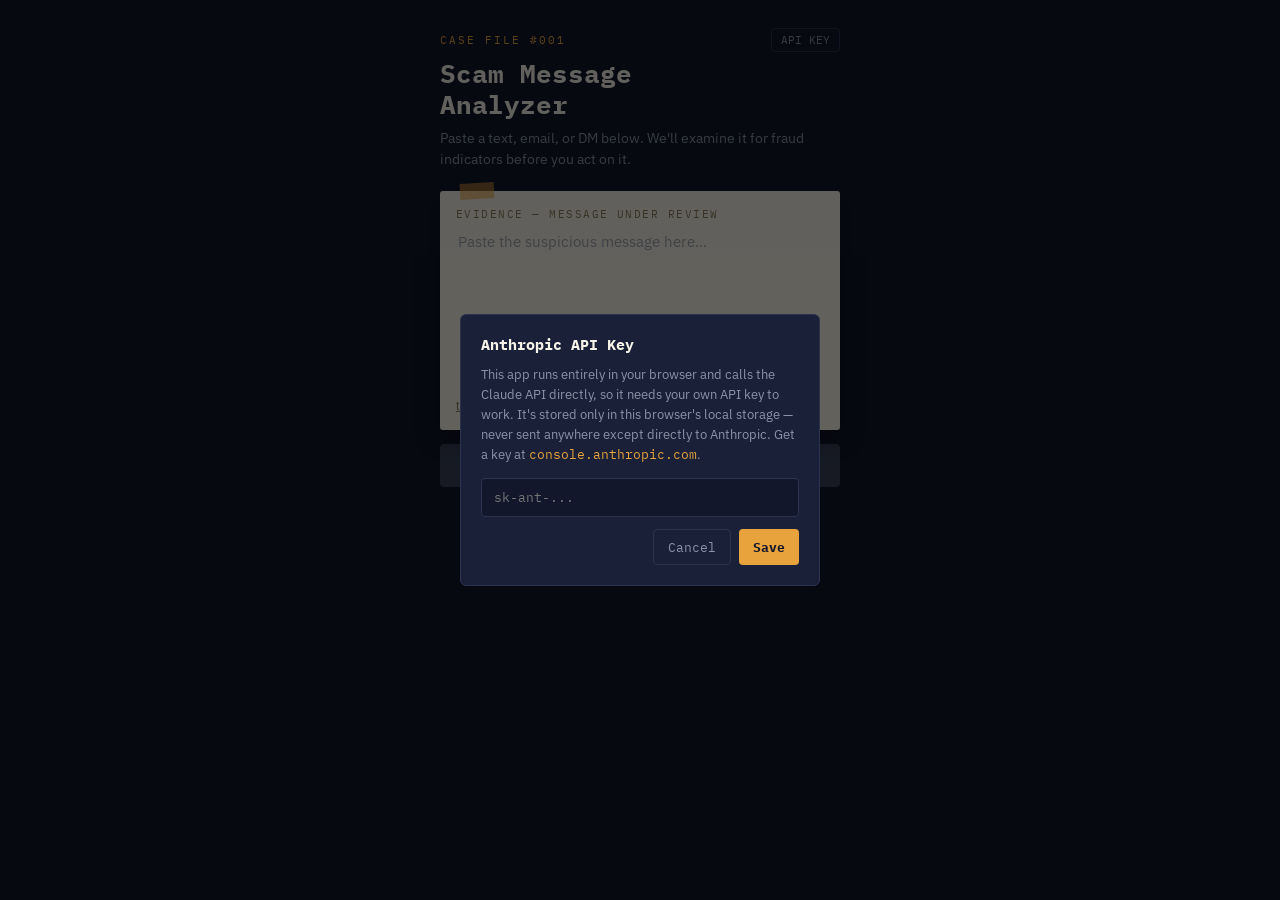
==== index.html @ 83b5d98e "Add files via upload" ====
<!DOCTYPE html>
<html lang="en">
<head>
<meta charset="UTF-8" />
<meta name="viewport" content="width=device-width, initial-scale=1, viewport-fit=cover" />
<title>Scam Message Analyzer</title>
<meta name="theme-color" content="#12172B" />
<link rel="manifest" href="manifest.json" />
<link rel="icon" href="icons/icon-192.png" />
<link rel="apple-touch-icon" href="icons/icon-192.png" />
<meta name="apple-mobile-web-app-capable" content="yes" />
<meta name="apple-mobile-web-app-status-bar-style" content="black-translucent" />
<link rel="preconnect" href="https://fonts.googleapis.com">
<link href="https://fonts.googleapis.com/css2?family=IBM+Plex+Mono:wght@500;600;700&family=IBM+Plex+Sans:wght@400;500;600&display=swap" rel="stylesheet">
<style>
  :root {
    --ink: #12172B;
    --ink-2: #1A2038;
    --ink-3: #232B44;
    --border: #2B3350;
    --paper: #F6F2E7;
    --amber: #E8A33D;
    --red: #C1443C;
    --green: #4E8B67;
    --text-dim: #8A93A8;
  }
  * { box-sizing: border-box; }
  body {
    margin: 0;
    background: var(--ink);
    font-family: 'IBM Plex Sans', -apple-system, BlinkMacSystemFont, sans-serif;
    min-height: 100vh;
    display: flex;
    justify-content: center;
    padding: 28px 16px calc(28px + env(safe-area-inset-bottom));
  }
  .wrap { width: 100%; max-width: 400px; }
  .mono { font-family: 'IBM Plex Mono', monospace; }
  .eyebrow {
    font-family: 'IBM Plex Mono', monospace;
    font-size: 11px;
    letter-spacing: 0.18em;
    color: var(--amber);
    margin-bottom: 6px;
    display: flex;
    justify-content: space-between;
    align-items: center;
  }
  h1 {
    font-family: 'IBM Plex Mono', monospace;
    font-size: 26px;
    font-weight: 700;
    color: var(--paper);
    margin: 0;
    line-height: 1.2;
  }
  .subtitle { color: var(--text-dim); font-size: 13.5px; margin-top: 8px; line-height: 1.5; }
  .settings-btn {
    background: none; border: 1px solid var(--border); color: var(--text-dim);
    border-radius: 4px; padding: 4px 9px; font-size: 11px; font-family: 'IBM Plex Mono', monospace;
    cursor: pointer;
  }
  .card {
    background: var(--paper);
    border-radius: 3px;
    padding: 16px;
    box-shadow: 0 8px 24px rgba(0,0,0,0.35);
    position: relative;
    margin-top: 22px;
  }
  .tape {
    position: absolute; top: -8px; left: 20px; width: 34px; height: 16px;
    background: rgba(232,163,61,0.55); transform: rotate(-3deg);
  }
  .card-label {
    font-family: 'IBM Plex Mono', monospace; font-size: 10.5px; letter-spacing: 0.14em;
    color: #8A7B5C; margin-bottom: 8px;
  }
  textarea {
    width: 100%; resize: none; border: none; outline: none; background: transparent;
    color: #2A2620; font-size: 14.5px; line-height: 1.55; font-family: 'IBM Plex Sans', sans-serif;
  }
  textarea::placeholder { color: #9CA3AF; }
  .sample-btn {
    background: none; border: none; color: #8A7B5C; font-size: 12px; text-decoration: underline;
    cursor: pointer; padding: 0;
  }
  .actions { display: flex; gap: 10px; margin-top: 14px; }
  button.primary {
    flex: 1; border: none; border-radius: 4px; padding: 13px 16px;
    font-family: 'IBM Plex Mono', monospace; font-weight: 700; font-size: 13px; letter-spacing: 0.06em;
    cursor: pointer; background: var(--amber); color: var(--ink);
  }
  button.primary:disabled { background: #3A4258; color: var(--text-dim); cursor: default; }
  button.ghost {
    background: none; border: 1px solid var(--border); color: var(--text-dim);
    border-radius: 4px; padding: 13px 16px; font-family: 'IBM Plex Mono', monospace; font-size: 13px;
    cursor: pointer; display: none;
  }
  .error-msg { color: var(--red); font-size: 13px; margin-top: 10px; display: none; }
  .results { margin-top: 26px; display: none; }
  .stamp {
    display: inline-block; border: 3px solid var(--amber); color: var(--amber);
    font-family: 'IBM Plex Mono', monospace; font-weight: 700; font-size: 17px; letter-spacing: 0.08em;
    padding: 8px 16px; border-radius: 4px; transform: rotate(-4deg); margin-bottom: 16px;
  }
  .score-row { display: flex; justify-content: space-between; font-family: 'IBM Plex Mono', monospace; font-size: 11px; color: var(--text-dim); margin-bottom: 6px; }
  .score-track { height: 6px; background: var(--ink-3); border-radius: 3px; overflow: hidden; }
  .score-fill { height: 100%; transition: width 0.6s ease; }
  .summary { color: var(--paper); font-size: 14.5px; line-height: 1.6; margin: 18px 0; }
  .flags-label { font-family: 'IBM Plex Mono', monospace; font-size: 11px; letter-spacing: 0.14em; color: var(--text-dim); margin-bottom: 10px; }
  .flag-card {
    background: var(--ink-2); border: 1px solid var(--border); border-radius: 3px; padding: 10px 12px; margin-bottom: 8px;
  }
  .flag-title { font-family: 'IBM Plex Mono', monospace; font-size: 12.5px; font-weight: 600; color: var(--paper); margin-bottom: 3px; }
  .flag-expl { color: var(--text-dim); font-size: 12.5px; line-height: 1.5; }
  .advice-box {
    background: rgba(232,163,61,0.08); border: 1px solid rgba(232,163,61,0.3); border-radius: 4px; padding: 14px; margin-top: 4px;
  }
  .advice-label { font-family: 'IBM Plex Mono', monospace; font-size: 11px; letter-spacing: 0.1em; color: var(--amber); margin-bottom: 6px; }
  .advice-text { color: var(--paper); font-size: 13.5px; line-height: 1.55; }

  /* Settings modal */
  .modal-overlay {
    display: none; position: fixed; inset: 0; background: rgba(0,0,0,0.6);
    align-items: center; justify-content: center; padding: 20px; z-index: 50;
  }
  .modal {
    background: var(--ink-2); border: 1px solid var(--border); border-radius: 6px; padding: 20px; max-width: 360px; width: 100%;
  }
  .modal h2 { font-family: 'IBM Plex Mono', monospace; color: var(--paper); font-size: 15px; margin: 0 0 10px; }
  .modal p { color: var(--text-dim); font-size: 12.5px; line-height: 1.6; margin: 0 0 14px; }
  .modal input {
    width: 100%; padding: 10px 12px; border-radius: 4px; border: 1px solid var(--border);
    background: var(--ink); color: var(--paper); font-family: 'IBM Plex Mono', monospace; font-size: 13px; margin-bottom: 12px;
  }
  .modal-actions { display: flex; gap: 8px; justify-content: flex-end; }
  .modal-actions button { font-family: 'IBM Plex Mono', monospace; font-size: 12.5px; border-radius: 4px; padding: 9px 14px; cursor: pointer; border: none; }
  .modal-actions .save { background: var(--amber); color: var(--ink); font-weight: 700; }
  .modal-actions .cancel { background: none; border: 1px solid var(--border); color: var(--text-dim); }

  #installBtn {
    display: none; width: 100%; margin-top: 12px; background: none; border: 1px dashed var(--border);
    color: var(--amber); border-radius: 4px; padding: 10px; font-family: 'IBM Plex Mono', monospace; font-size: 12px; cursor: pointer;
  }

  @keyframes stampIn { 0% { transform: rotate(-8deg) scale(1.4); opacity:0; } 60% { transform: rotate(-4deg) scale(0.95); opacity:1; } 100% { transform: rotate(-4deg) scale(1); opacity:1; } }
  .stamp-in { animation: stampIn 0.35s cubic-bezier(.2,1.4,.4,1) both; }
  @keyframes fadeIn { from { opacity:0; transform: translateY(6px);} to {opacity:1; transform:translateY(0);} }
  .fade-in { animation: fadeIn 0.4s ease both; }
</style>
</head>
<body>
  <div class="wrap">
    <div class="eyebrow">
      <span>CASE FILE #<span id="caseNo">001</span></span>
      <button class="settings-btn mono" id="settingsBtn">API KEY</button>
    </div>
    <h1>Scam Message<br />Analyzer</h1>
    <p class="subtitle">Paste a text, email, or DM below. We'll examine it for fraud indicators before you act on it.</p>

    <div class="card">
      <div class="tape"></div>
      <div class="card-label">EVIDENCE — MESSAGE UNDER REVIEW</div>
      <textarea id="messageInput" rows="7" placeholder="Paste the suspicious message here..."></textarea>
      <button class="sample-btn" id="sampleBtn">try a sample message</button>
    </div>

    <div class="actions">
      <button class="primary" id="analyzeBtn" disabled>ANALYZE MESSAGE</button>
      <button class="ghost" id="newBtn">NEW</button>
    </div>
    <p class="error-msg" id="errorMsg">Couldn't complete the analysis. Please try again.</p>

    <button id="installBtn">⬇ INSTALL THIS APP TO YOUR HOME SCREEN</button>

    <div class="results" id="results">
      <div class="stamp stamp-in" id="stamp">SAFE</div>
      <div style="margin-bottom:18px;">
        <div class="score-row"><span>RISK SCORE</span><span id="scoreText" style="font-weight:700;">0/100</span></div>
        <div class="score-track"><div class="score-fill" id="scoreFill" style="width:0%;"></div></div>
      </div>
      <p class="summary" id="summaryText"></p>
      <div id="flagsSection" style="margin-bottom:20px;">
        <div class="flags-label" id="flagsLabel">FLAGGED INDICATORS</div>
        <div id="flagsList"></div>
      </div>
      <div class="advice-box">
        <div class="advice-label">WHAT TO DO NEXT</div>
        <div class="advice-text" id="adviceText"></div>
      </div>
    </div>
  </div>

  <!-- Settings modal -->
  <div class="modal-overlay" id="modalOverlay">
    <div class="modal">
      <h2>Anthropic API Key</h2>
      <p>
        This app runs entirely in your browser and calls the Claude API directly, so it needs
        your own API key to work. It's stored only in this browser's local storage — never sent
        anywhere except directly to Anthropic. Get a key at
        <span class="mono" style="color:#E8A33D;">console.anthropic.com</span>.
      </p>
      <input type="password" id="apiKeyInput" placeholder="sk-ant-..." />
      <div class="modal-actions">
        <button class="cancel" id="cancelBtn">Cancel</button>
        <button class="save" id="saveKeyBtn">Save</button>
      </div>
    </div>
  </div>

<script>
  const RISK_META = {
    safe: { label: "LOOKS SAFE", color: "#4E8B67", },
    suspicious: { label: "SUSPICIOUS", color: "#E8A33D" },
    scam: { label: "SCAM DETECTED", color: "#C1443C" },
  };
  const SAMPLE = "Dear Customer, your ICICI a/c will be BLOCKED today. Update your KYC immediately by clicking http://icici-kyc-verify.in within 2 hours to avoid suspension. -Bank Team";

  const messageInput = document.getElementById('messageInput');
  const analyzeBtn = document.getElementById('analyzeBtn');
  const newBtn = document.getElementById('newBtn');
  const sampleBtn = document.getElementById('sampleBtn');
  const errorMsg = document.getElementById('errorMsg');
  const results = document.getElementById('results');
  const caseNoEl = document.getElementById('caseNo');
  let caseNo = 1;

  messageInput.addEventListener('input', () => {
    analyzeBtn.disabled = !messageInput.value.trim();
  });

  sampleBtn.addEventListener('click', () => {
    messageInput.value = SAMPLE;
    analyzeBtn.disabled = false;
  });

  newBtn.addEventListener('click', () => {
    messageInput.value = '';
    analyzeBtn.disabled = true;
    results.style.display = 'none';
    newBtn.style.display = 'none';
    errorMsg.style.display = 'none';
    caseNo += 1;
    caseNoEl.textContent = String(caseNo).padStart(3, '0');
  });

  // Settings modal
  const settingsBtn = document.getElementById('settingsBtn');
  const modalOverlay = document.getElementById('modalOverlay');
  const apiKeyInput = document.getElementById('apiKeyInput');
  const saveKeyBtn = document.getElementById('saveKeyBtn');
  const cancelBtn = document.getElementById('cancelBtn');

  function openModal() {
    apiKeyInput.value = localStorage.getItem('anthropic_api_key') || '';
    modalOverlay.style.display = 'flex';
  }
  settingsBtn.addEventListener('click', openModal);
  cancelBtn.addEventListener('click', () => modalOverlay.style.display = 'none');
  saveKeyBtn.addEventListener('click', () => {
    localStorage.setItem('anthropic_api_key', apiKeyInput.value.trim());
    modalOverlay.style.display = 'none';
  });

  if (!localStorage.getItem('anthropic_api_key')) {
    setTimeout(openModal, 300);
  }

  analyzeBtn.addEventListener('click', async () => {
    const message = messageInput.value.trim();
    if (!message) return;
    const apiKey = localStorage.getItem('anthropic_api_key');
    if (!apiKey) { openModal(); return; }

    analyzeBtn.disabled = true;
    analyzeBtn.textContent = 'REVIEWING EVIDENCE...';
    errorMsg.style.display = 'none';
    results.style.display = 'none';

    try {
      const response = await fetch('https://api.anthropic.com/v1/messages', {
        method: 'POST',
        headers: {
          'Content-Type': 'application/json',
          'x-api-key': apiKey,
          'anthropic-version': '2023-06-01',
          'anthropic-dangerous-direct-browser-access': 'true'
        },
        body: JSON.stringify({
          model: 'claude-sonnet-4-6',
          max_tokens: 1000,
          system: "You are a fraud and phishing detection assistant. You will be given a message (SMS, email, WhatsApp, etc). Analyze it for scam or phishing indicators (urgency, threats, fake links/lookalike domains, requests for OTP/PIN/payment, impersonation of banks/govt/companies, grammar tells, prize/lottery bait, romance/job/loan scam patterns, etc). Respond with ONLY a raw JSON object, no markdown fences, no preamble, matching exactly this shape: {\"risk_level\": \"safe\"|\"suspicious\"|\"scam\", \"score\": number (0-100, 0=totally safe, 100=certain scam), \"summary\": string (1-2 plain sentences), \"red_flags\": [{\"flag\": string (short label), \"explanation\": string (1 sentence)}], \"advice\": string (1-2 sentences on what the person should do next)}. If the message has no concerning signals, red_flags can be an empty array.",
          messages: [{ role: 'user', content: message }]
        })
      });
      const data = await response.json();
      if (data.error) throw new Error(data.error.message || 'API error');
      const textBlock = (data.content || []).find(b => b.type === 'text');
      const raw = (textBlock && textBlock.text || '').trim();
      const cleaned = raw.replace(/^```json\s*|```$/g, '').trim();
      const parsed = JSON.parse(cleaned);
      renderResult(parsed);
    } catch (err) {
      errorMsg.style.display = 'block';
      errorMsg.textContent = err.message && err.message.includes('401')
        ? "Invalid API key — check it in settings."
        : "Couldn't complete the analysis. Please try again.";
    } finally {
      analyzeBtn.disabled = !messageInput.value.trim();
      analyzeBtn.textContent = 'ANALYZE MESSAGE';
      newBtn.style.display = 'inline-block';
    }
  });

  function renderResult(result) {
    const meta = RISK_META[result.risk_level] || RISK_META.suspicious;
    const stamp = document.getElementById('stamp');
    stamp.textContent = meta.label;
    stamp.style.borderColor = meta.color;
    stamp.style.color = meta.color;
    stamp.style.boxShadow = `0 0 0 4px ${meta.color}59`;

    document.getElementById('scoreText').textContent = `${result.score}/100`;
    document.getElementById('scoreText').style.color = meta.color;
    const fill = document.getElementById('scoreFill');
    fill.style.background = meta.color;
    setTimeout(() => fill.style.width = `${result.score}%`, 30);

    document.getElementById('summaryText').textContent = result.summary || '';
    document.getElementById('adviceText').textContent = result.advice || '';

    const flagsList = document.getElementById('flagsList');
    const flagsSection = document.getElementById('flagsSection');
    flagsList.innerHTML = '';
    const flags = result.red_flags || [];
    if (flags.length === 0) {
      flagsSection.style.display = 'none';
    } else {
      flagsSection.style.display = 'block';
      document.getElementById('flagsLabel').textContent = `FLAGGED INDICATORS (${flags.length})`;
      flags.forEach(f => {
        const div = document.createElement('div');
        div.className = 'flag-card';
        div.style.borderLeft = `3px solid ${meta.color}`;
        div.innerHTML = `<div class="flag-title">${escapeHtml(f.flag)}</div><div class="flag-expl">${escapeHtml(f.explanation)}</div>`;
        flagsList.appendChild(div);
      });
    }
    results.style.display = 'block';
  }

  function escapeHtml(str) {
    const div = document.createElement('div');
    div.textContent = str;
    return div.innerHTML;
  }

  // PWA install prompt
  let deferredPrompt;
  const installBtn = document.getElementById('installBtn');
  window.addEventListener('beforeinstallprompt', (e) => {
    e.preventDefault();
    deferredPrompt = e;
    installBtn.style.display = 'block';
  });
  installBtn.addEventListener('click', async () => {
    if (!deferredPrompt) return;
    deferredPrompt.prompt();
    await deferredPrompt.userChoice;
    deferredPrompt = null;
    installBtn.style.display = 'none';
  });
  window.addEventListener('appinstalled', () => {
    installBtn.style.display = 'none';
  });

  // Register service worker
  if ('serviceWorker' in navigator) {
    window.addEventListener('load', () => {
      navigator.serviceWorker.register('service-worker.js').catch(() => {});
    });
  }
</script>
</body>
</html>
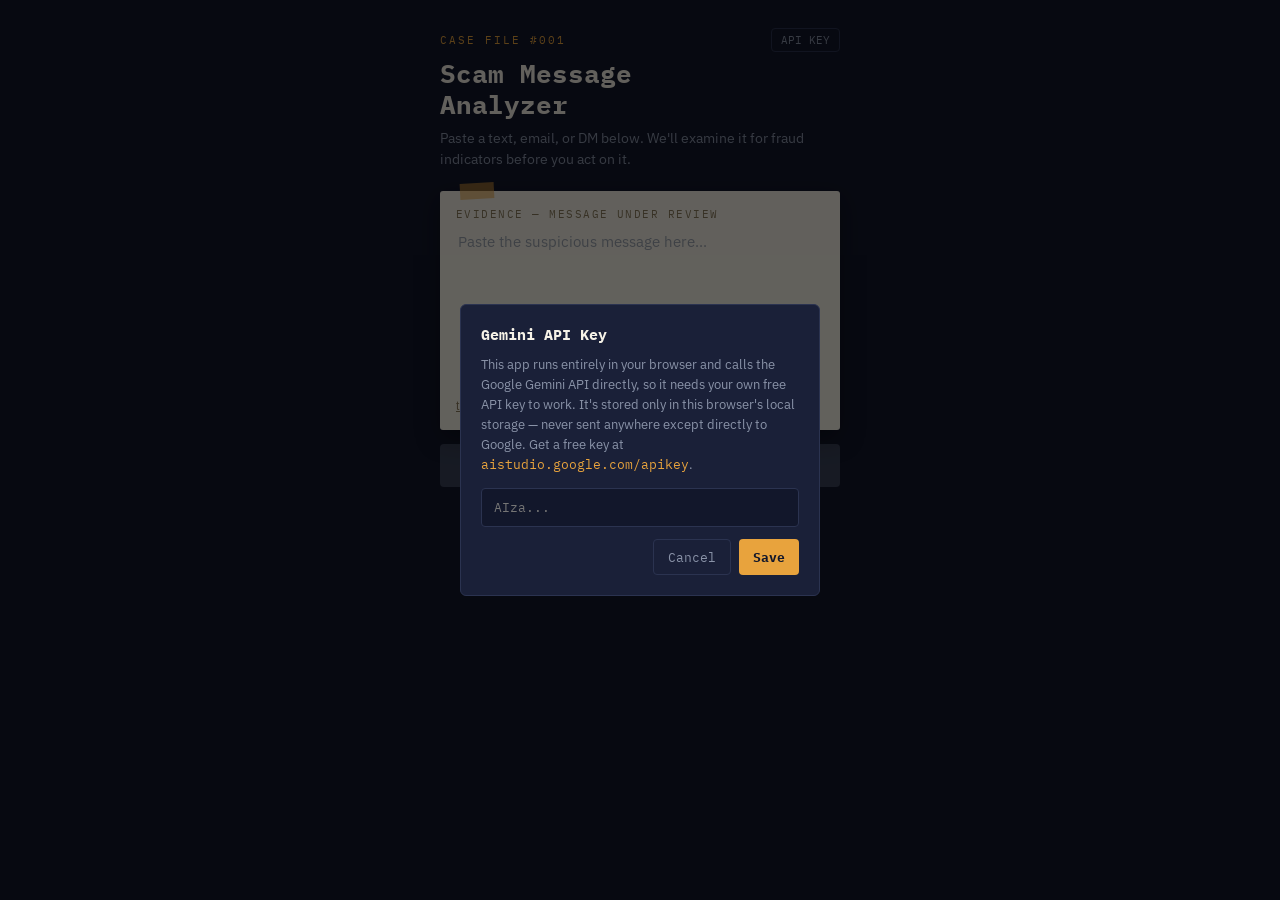
==== commit 7a410d81: "Update index.html" ====
--- a/index.html
+++ b/index.html
@@ -195,14 +195,14 @@
   <!-- Settings modal -->
   <div class="modal-overlay" id="modalOverlay">
     <div class="modal">
-      <h2>Anthropic API Key</h2>
+      <h2>Gemini API Key</h2>
       <p>
-        This app runs entirely in your browser and calls the Claude API directly, so it needs
-        your own API key to work. It's stored only in this browser's local storage — never sent
-        anywhere except directly to Anthropic. Get a key at
-        <span class="mono" style="color:#E8A33D;">console.anthropic.com</span>.
+        This app runs entirely in your browser and calls the Google Gemini API directly, so it
+        needs your own free API key to work. It's stored only in this browser's local storage —
+        never sent anywhere except directly to Google. Get a free key at
+        <span class="mono" style="color:#E8A33D;">aistudio.google.com/apikey</span>.
       </p>
-      <input type="password" id="apiKeyInput" placeholder="sk-ant-..." />
+      <input type="password" id="apiKeyInput" placeholder="AIza..." />
       <div class="modal-actions">
         <button class="cancel" id="cancelBtn">Cancel</button>
         <button class="save" id="saveKeyBtn">Save</button>
@@ -254,24 +254,24 @@
   const cancelBtn = document.getElementById('cancelBtn');
 
   function openModal() {
-    apiKeyInput.value = localStorage.getItem('anthropic_api_key') || '';
+    apiKeyInput.value = localStorage.getItem('gemini_api_key') || '';
     modalOverlay.style.display = 'flex';
   }
   settingsBtn.addEventListener('click', openModal);
   cancelBtn.addEventListener('click', () => modalOverlay.style.display = 'none');
   saveKeyBtn.addEventListener('click', () => {
-    localStorage.setItem('anthropic_api_key', apiKeyInput.value.trim());
+    localStorage.setItem('gemini_api_key', apiKeyInput.value.trim());
     modalOverlay.style.display = 'none';
   });
 
-  if (!localStorage.getItem('anthropic_api_key')) {
+  if (!localStorage.getItem('gemini_api_key')) {
     setTimeout(openModal, 300);
   }
 
   analyzeBtn.addEventListener('click', async () => {
     const message = messageInput.value.trim();
     if (!message) return;
-    const apiKey = localStorage.getItem('anthropic_api_key');
+    const apiKey = localStorage.getItem('gemini_api_key');
     if (!apiKey) { openModal(); return; }
 
     analyzeBtn.disabled = true;
@@ -280,31 +280,29 @@
     results.style.display = 'none';
 
     try {
-      const response = await fetch('https://api.anthropic.com/v1/messages', {
-        method: 'POST',
-        headers: {
-          'Content-Type': 'application/json',
-          'x-api-key': apiKey,
-          'anthropic-version': '2023-06-01',
-          'anthropic-dangerous-direct-browser-access': 'true'
-        },
-        body: JSON.stringify({
-          model: 'claude-sonnet-4-6',
-          max_tokens: 1000,
-          system: "You are a fraud and phishing detection assistant. You will be given a message (SMS, email, WhatsApp, etc). Analyze it for scam or phishing indicators (urgency, threats, fake links/lookalike domains, requests for OTP/PIN/payment, impersonation of banks/govt/companies, grammar tells, prize/lottery bait, romance/job/loan scam patterns, etc). Respond with ONLY a raw JSON object, no markdown fences, no preamble, matching exactly this shape: {\"risk_level\": \"safe\"|\"suspicious\"|\"scam\", \"score\": number (0-100, 0=totally safe, 100=certain scam), \"summary\": string (1-2 plain sentences), \"red_flags\": [{\"flag\": string (short label), \"explanation\": string (1 sentence)}], \"advice\": string (1-2 sentences on what the person should do next)}. If the message has no concerning signals, red_flags can be an empty array.",
-          messages: [{ role: 'user', content: message }]
-        })
-      });
+      const systemPrompt = "You are a fraud and phishing detection assistant. You will be given a message (SMS, email, WhatsApp, etc). Analyze it for scam or phishing indicators (urgency, threats, fake links/lookalike domains, requests for OTP/PIN/payment, impersonation of banks/govt/companies, grammar tells, prize/lottery bait, romance/job/loan scam patterns, etc). Respond with ONLY a raw JSON object, no markdown fences, no preamble, matching exactly this shape: {\"risk_level\": \"safe\"|\"suspicious\"|\"scam\", \"score\": number (0-100, 0=totally safe, 100=certain scam), \"summary\": string (1-2 plain sentences), \"red_flags\": [{\"flag\": string (short label), \"explanation\": string (1 sentence)}], \"advice\": string (1-2 sentences on what the person should do next)}. If the message has no concerning signals, red_flags can be an empty array.";
+
+      const response = await fetch(
+        `https://generativelanguage.googleapis.com/v1beta/models/gemini-2.5-flash:generateContent?key=${encodeURIComponent(apiKey)}`,
+        {
+          method: 'POST',
+          headers: { 'Content-Type': 'application/json' },
+          body: JSON.stringify({
+            system_instruction: { parts: [{ text: systemPrompt }] },
+            contents: [{ role: 'user', parts: [{ text: message }] }],
+            generationConfig: { responseMimeType: 'application/json' }
+          })
+        }
+      );
       const data = await response.json();
       if (data.error) throw new Error(data.error.message || 'API error');
-      const textBlock = (data.content || []).find(b => b.type === 'text');
-      const raw = (textBlock && textBlock.text || '').trim();
+      const raw = (data.candidates?.[0]?.content?.parts?.[0]?.text || '').trim();
       const cleaned = raw.replace(/^```json\s*|```$/g, '').trim();
       const parsed = JSON.parse(cleaned);
       renderResult(parsed);
     } catch (err) {
       errorMsg.style.display = 'block';
-      errorMsg.textContent = err.message && err.message.includes('401')
+      errorMsg.textContent = (err.message && (err.message.includes('API_KEY_INVALID') || err.message.includes('API key not valid')))
         ? "Invalid API key — check it in settings."
         : "Couldn't complete the analysis. Please try again.";
     } finally {
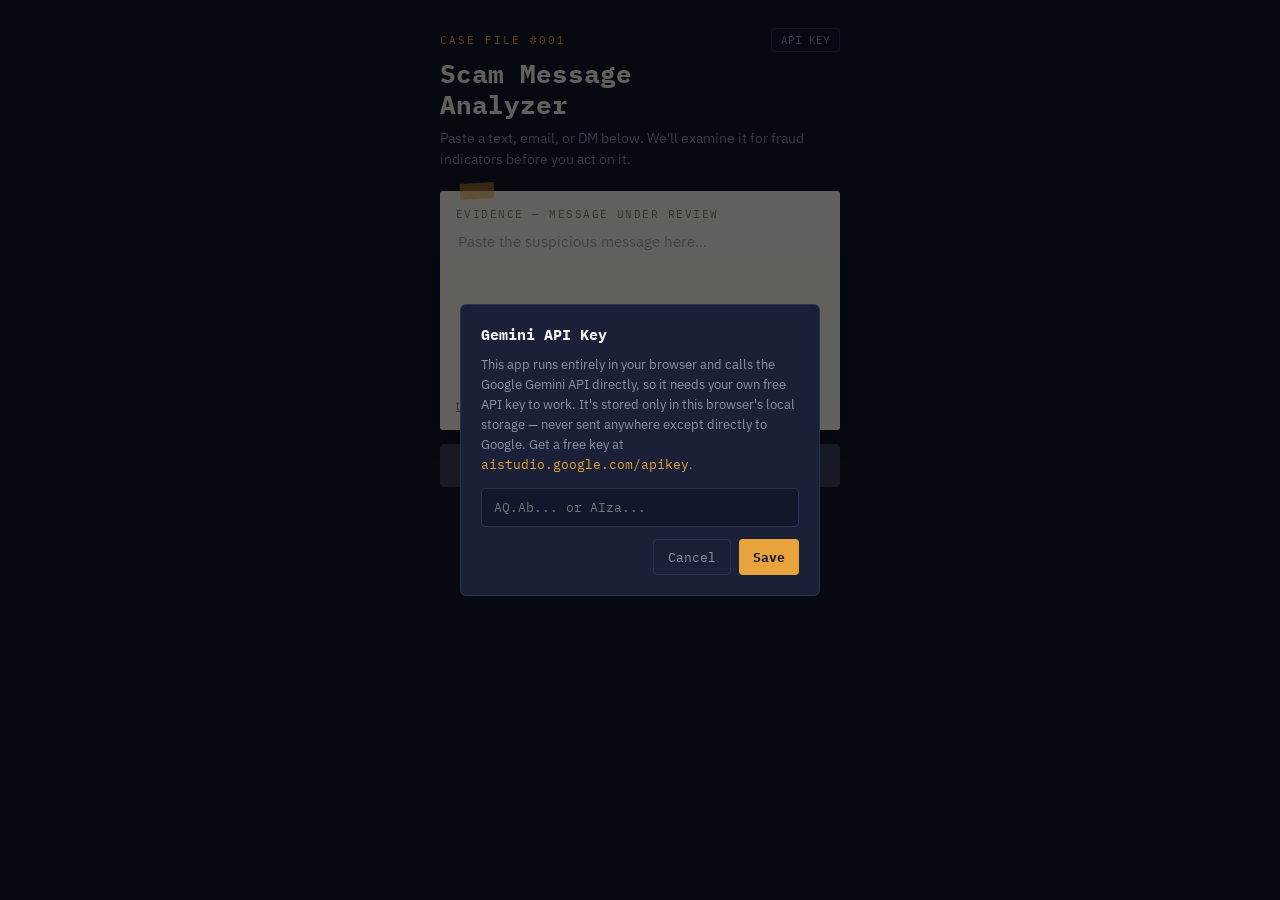
==== commit f48ce7ce: "Update index.html" ====
--- a/index.html
+++ b/index.html
@@ -202,7 +202,7 @@
         never sent anywhere except directly to Google. Get a free key at
         <span class="mono" style="color:#E8A33D;">aistudio.google.com/apikey</span>.
       </p>
-      <input type="password" id="apiKeyInput" placeholder="AIza..." />
+      <input type="password" id="apiKeyInput" placeholder="AQ.Ab... or AIza..." />
       <div class="modal-actions">
         <button class="cancel" id="cancelBtn">Cancel</button>
         <button class="save" id="saveKeyBtn">Save</button>
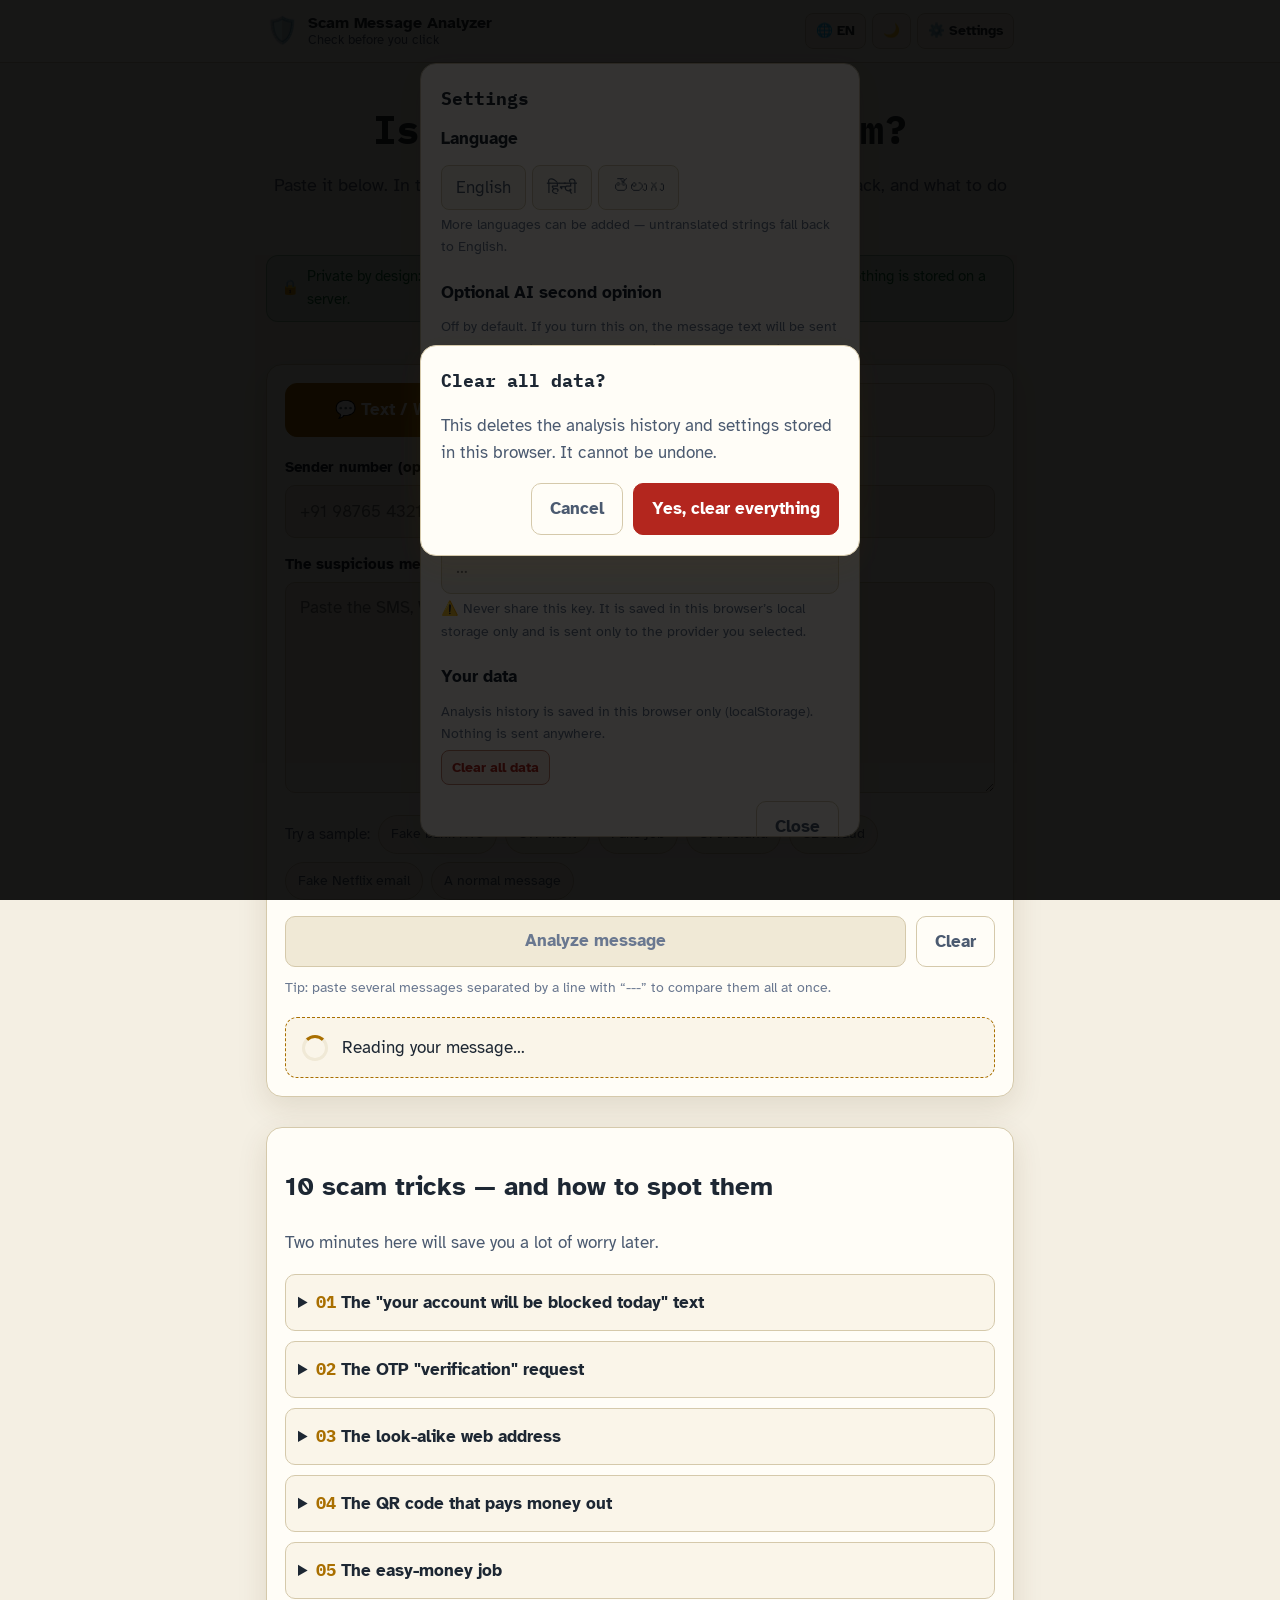
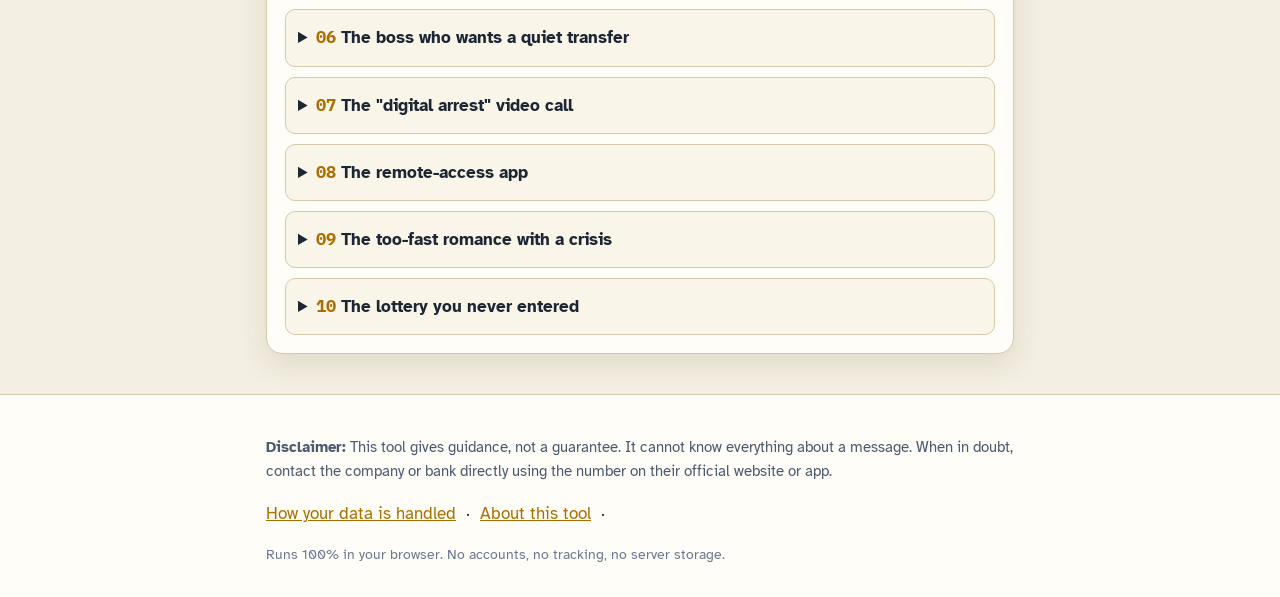
==== commit 7e9590bf: "Upgrade: email and message analyzer, risk dashboard, attack types" ====
--- a/index.html
+++ b/index.html
@@ -3,383 +3,292 @@
 <head>
 <meta charset="UTF-8" />
 <meta name="viewport" content="width=device-width, initial-scale=1, viewport-fit=cover" />
-<title>Scam Message Analyzer</title>
-<meta name="theme-color" content="#12172B" />
+<title>Scam Message Analyzer — check a suspicious message before you act</title>
+<meta name="description" content="Paste a suspicious email, SMS or WhatsApp message and instantly see whether it is a scam, how risky it is, which attack it is, and exactly what to do next. Runs entirely in your browser." />
+<meta name="theme-color" content="#10182c" />
 <link rel="manifest" href="manifest.json" />
 <link rel="icon" href="icons/icon-192.png" />
 <link rel="apple-touch-icon" href="icons/icon-192.png" />
 <meta name="apple-mobile-web-app-capable" content="yes" />
 <meta name="apple-mobile-web-app-status-bar-style" content="black-translucent" />
 <link rel="preconnect" href="https://fonts.googleapis.com">
-<link href="https://fonts.googleapis.com/css2?family=IBM+Plex+Mono:wght@500;600;700&family=IBM+Plex+Sans:wght@400;500;600&display=swap" rel="stylesheet">
-<style>
-  :root {
-    --ink: #12172B;
-    --ink-2: #1A2038;
-    --ink-3: #232B44;
-    --border: #2B3350;
-    --paper: #F6F2E7;
-    --amber: #E8A33D;
-    --red: #C1443C;
-    --green: #4E8B67;
-    --text-dim: #8A93A8;
-  }
-  * { box-sizing: border-box; }
-  body {
-    margin: 0;
-    background: var(--ink);
-    font-family: 'IBM Plex Sans', -apple-system, BlinkMacSystemFont, sans-serif;
-    min-height: 100vh;
-    display: flex;
-    justify-content: center;
-    padding: 28px 16px calc(28px + env(safe-area-inset-bottom));
-  }
-  .wrap { width: 100%; max-width: 400px; }
-  .mono { font-family: 'IBM Plex Mono', monospace; }
-  .eyebrow {
-    font-family: 'IBM Plex Mono', monospace;
-    font-size: 11px;
-    letter-spacing: 0.18em;
-    color: var(--amber);
-    margin-bottom: 6px;
-    display: flex;
-    justify-content: space-between;
-    align-items: center;
-  }
-  h1 {
-    font-family: 'IBM Plex Mono', monospace;
-    font-size: 26px;
-    font-weight: 700;
-    color: var(--paper);
-    margin: 0;
-    line-height: 1.2;
-  }
-  .subtitle { color: var(--text-dim); font-size: 13.5px; margin-top: 8px; line-height: 1.5; }
-  .settings-btn {
-    background: none; border: 1px solid var(--border); color: var(--text-dim);
-    border-radius: 4px; padding: 4px 9px; font-size: 11px; font-family: 'IBM Plex Mono', monospace;
-    cursor: pointer;
-  }
-  .card {
-    background: var(--paper);
-    border-radius: 3px;
-    padding: 16px;
-    box-shadow: 0 8px 24px rgba(0,0,0,0.35);
-    position: relative;
-    margin-top: 22px;
-  }
-  .tape {
-    position: absolute; top: -8px; left: 20px; width: 34px; height: 16px;
-    background: rgba(232,163,61,0.55); transform: rotate(-3deg);
-  }
-  .card-label {
-    font-family: 'IBM Plex Mono', monospace; font-size: 10.5px; letter-spacing: 0.14em;
-    color: #8A7B5C; margin-bottom: 8px;
-  }
-  textarea {
-    width: 100%; resize: none; border: none; outline: none; background: transparent;
-    color: #2A2620; font-size: 14.5px; line-height: 1.55; font-family: 'IBM Plex Sans', sans-serif;
-  }
-  textarea::placeholder { color: #9CA3AF; }
-  .sample-btn {
-    background: none; border: none; color: #8A7B5C; font-size: 12px; text-decoration: underline;
-    cursor: pointer; padding: 0;
-  }
-  .actions { display: flex; gap: 10px; margin-top: 14px; }
-  button.primary {
-    flex: 1; border: none; border-radius: 4px; padding: 13px 16px;
-    font-family: 'IBM Plex Mono', monospace; font-weight: 700; font-size: 13px; letter-spacing: 0.06em;
-    cursor: pointer; background: var(--amber); color: var(--ink);
-  }
-  button.primary:disabled { background: #3A4258; color: var(--text-dim); cursor: default; }
-  button.ghost {
-    background: none; border: 1px solid var(--border); color: var(--text-dim);
-    border-radius: 4px; padding: 13px 16px; font-family: 'IBM Plex Mono', monospace; font-size: 13px;
-    cursor: pointer; display: none;
-  }
-  .error-msg { color: var(--red); font-size: 13px; margin-top: 10px; display: none; }
-  .results { margin-top: 26px; display: none; }
-  .stamp {
-    display: inline-block; border: 3px solid var(--amber); color: var(--amber);
-    font-family: 'IBM Plex Mono', monospace; font-weight: 700; font-size: 17px; letter-spacing: 0.08em;
-    padding: 8px 16px; border-radius: 4px; transform: rotate(-4deg); margin-bottom: 16px;
-  }
-  .score-row { display: flex; justify-content: space-between; font-family: 'IBM Plex Mono', monospace; font-size: 11px; color: var(--text-dim); margin-bottom: 6px; }
-  .score-track { height: 6px; background: var(--ink-3); border-radius: 3px; overflow: hidden; }
-  .score-fill { height: 100%; transition: width 0.6s ease; }
-  .summary { color: var(--paper); font-size: 14.5px; line-height: 1.6; margin: 18px 0; }
-  .flags-label { font-family: 'IBM Plex Mono', monospace; font-size: 11px; letter-spacing: 0.14em; color: var(--text-dim); margin-bottom: 10px; }
-  .flag-card {
-    background: var(--ink-2); border: 1px solid var(--border); border-radius: 3px; padding: 10px 12px; margin-bottom: 8px;
-  }
-  .flag-title { font-family: 'IBM Plex Mono', monospace; font-size: 12.5px; font-weight: 600; color: var(--paper); margin-bottom: 3px; }
-  .flag-expl { color: var(--text-dim); font-size: 12.5px; line-height: 1.5; }
-  .advice-box {
-    background: rgba(232,163,61,0.08); border: 1px solid rgba(232,163,61,0.3); border-radius: 4px; padding: 14px; margin-top: 4px;
-  }
-  .advice-label { font-family: 'IBM Plex Mono', monospace; font-size: 11px; letter-spacing: 0.1em; color: var(--amber); margin-bottom: 6px; }
-  .advice-text { color: var(--paper); font-size: 13.5px; line-height: 1.55; }
-
-  /* Settings modal */
-  .modal-overlay {
-    display: none; position: fixed; inset: 0; background: rgba(0,0,0,0.6);
-    align-items: center; justify-content: center; padding: 20px; z-index: 50;
-  }
-  .modal {
-    background: var(--ink-2); border: 1px solid var(--border); border-radius: 6px; padding: 20px; max-width: 360px; width: 100%;
-  }
-  .modal h2 { font-family: 'IBM Plex Mono', monospace; color: var(--paper); font-size: 15px; margin: 0 0 10px; }
-  .modal p { color: var(--text-dim); font-size: 12.5px; line-height: 1.6; margin: 0 0 14px; }
-  .modal input {
-    width: 100%; padding: 10px 12px; border-radius: 4px; border: 1px solid var(--border);
-    background: var(--ink); color: var(--paper); font-family: 'IBM Plex Mono', monospace; font-size: 13px; margin-bottom: 12px;
-  }
-  .modal-actions { display: flex; gap: 8px; justify-content: flex-end; }
-  .modal-actions button { font-family: 'IBM Plex Mono', monospace; font-size: 12.5px; border-radius: 4px; padding: 9px 14px; cursor: pointer; border: none; }
-  .modal-actions .save { background: var(--amber); color: var(--ink); font-weight: 700; }
-  .modal-actions .cancel { background: none; border: 1px solid var(--border); color: var(--text-dim); }
-
-  #installBtn {
-    display: none; width: 100%; margin-top: 12px; background: none; border: 1px dashed var(--border);
-    color: var(--amber); border-radius: 4px; padding: 10px; font-family: 'IBM Plex Mono', monospace; font-size: 12px; cursor: pointer;
-  }
-
-  @keyframes stampIn { 0% { transform: rotate(-8deg) scale(1.4); opacity:0; } 60% { transform: rotate(-4deg) scale(0.95); opacity:1; } 100% { transform: rotate(-4deg) scale(1); opacity:1; } }
-  .stamp-in { animation: stampIn 0.35s cubic-bezier(.2,1.4,.4,1) both; }
-  @keyframes fadeIn { from { opacity:0; transform: translateY(6px);} to {opacity:1; transform:translateY(0);} }
-  .fade-in { animation: fadeIn 0.4s ease both; }
-</style>
+<link rel="preconnect" href="https://fonts.gstatic.com" crossorigin>
+<link href="https://fonts.googleapis.com/css2?family=Atkinson+Hyperlegible:ital,wght@0,400;0,700;1,400&family=IBM+Plex+Mono:wght@500;600;700&display=swap" rel="stylesheet">
+<link rel="stylesheet" href="css/styles.css" />
 </head>
 <body>
+<a class="skip-link" href="#main" data-i18n="a11y.skip">Skip to the main content</a>
+
+<header class="site-header">
+  <div class="wrap header-inner">
+    <div class="brand">
+      <span class="brand-mark" aria-hidden="true">🛡️</span>
+      <span class="brand-text">
+        <strong data-i18n="brand.name">Scam Message Analyzer</strong>
+        <span class="brand-sub" data-i18n="brand.tag">Check before you click</span>
+      </span>
+    </div>
+    <div class="header-actions">
+      <button type="button" class="btn tiny" id="langBtn" aria-label="Change language"><span aria-hidden="true">🌐</span> <span id="langLabel">EN</span></button>
+      <button type="button" class="btn tiny" id="themeBtn" aria-label="Switch between dark and light mode"><span aria-hidden="true" id="themeIcon">☀️</span></button>
+      <button type="button" class="btn tiny" id="settingsBtn" aria-haspopup="dialog"><span aria-hidden="true">⚙️</span> <span data-i18n="nav.settings">Settings</span></button>
+    </div>
+  </div>
+</header>
+
+<main id="main" class="wrap">
+
+  <!-- ─────────────────────────── HERO ─────────────────────────── -->
+  <section class="hero">
+    <h1 data-i18n="hero.title">Is this message a scam?</h1>
+    <p class="promise" data-i18n="hero.promise">Paste it below. In two seconds you will know the risk, the exact type of attack, and what to do next — in plain words.</p>
+    <p class="privacy-note"><span aria-hidden="true">🔒</span> <span data-i18n="hero.privacy">Private by design: your message never leaves this device. Nothing is uploaded and nothing is stored on a server.</span></p>
+  </section>
+
+  <!-- ────────────────────────── ANALYZER ───────────────────────── -->
+  <section class="card analyzer" aria-labelledby="analyzerHeading">
+    <h2 class="sr-only" id="analyzerHeading" data-i18n="analyzer.heading">Message analyzer</h2>
+
+    <div class="tabs" role="tablist" aria-label="Choose analyzer type">
+      <button type="button" class="tab" role="tab" id="tabMessage" aria-controls="panelMessage" aria-selected="true" data-mode="message">
+        <span aria-hidden="true">💬</span> <span data-i18n="tab.message">Text / WhatsApp / Telegram</span>
+      </button>
+      <button type="button" class="tab" role="tab" id="tabEmail" aria-controls="panelEmail" aria-selected="false" tabindex="-1" data-mode="email">
+        <span aria-hidden="true">✉️</span> <span data-i18n="tab.email">Email</span>
+      </button>
+    </div>
+
+    <!-- Message panel -->
+    <div id="panelMessage" role="tabpanel" aria-labelledby="tabMessage" class="tab-panel">
+      <div class="field">
+        <label for="msgPhone" data-i18n="form.phone">Sender number (optional)</label>
+        <input type="text" id="msgPhone" autocomplete="off" inputmode="tel" placeholder="+91 98765 43210" data-i18n-ph="form.phonePh" />
+      </div>
+      <div class="field">
+        <label for="msgText" data-i18n="form.message">The suspicious message</label>
+        <textarea id="msgText" rows="7" class="pastebox"
+          placeholder="Paste the SMS, WhatsApp or Telegram message here…"
+          data-i18n-ph="form.messagePh"></textarea>
+      </div>
+    </div>
+
+    <!-- Email panel -->
+    <div id="panelEmail" role="tabpanel" aria-labelledby="tabEmail" class="tab-panel" hidden>
+      <div class="field-row">
+        <div class="field">
+          <label for="emSender" data-i18n="form.sender">From (sender address)</label>
+          <input type="text" id="emSender" autocomplete="off" placeholder="Support &lt;security@paypa1.com&gt;" />
+        </div>
+        <div class="field">
+          <label for="emReplyTo" data-i18n="form.replyTo">Reply-To (optional)</label>
+          <input type="text" id="emReplyTo" autocomplete="off" placeholder="helpdesk@other-domain.ru" />
+        </div>
+      </div>
+      <div class="field">
+        <label for="emSubject" data-i18n="form.subject">Subject</label>
+        <input type="text" id="emSubject" autocomplete="off" placeholder="Your account will be suspended today"
+          data-i18n-ph="form.subjectPh" />
+      </div>
+      <div class="field">
+        <label for="emBody" data-i18n="form.body">Body</label>
+        <textarea id="emBody" rows="6" class="pastebox"
+          placeholder="Paste the email body here…"
+          data-i18n-ph="form.bodyPh"></textarea>
+      </div>
+      <details class="advanced">
+        <summary data-i18n="form.headersToggle">Show: raw email headers (optional, for SPF / DKIM / DMARC)</summary>
+        <div class="field">
+          <label for="emHeaders" class="sr-only" data-i18n="form.headers">Raw headers</label>
+          <textarea id="emHeaders" rows="4" class="pastebox mono" placeholder="Received-SPF: fail (example.com)&#10;Authentication-Results: mx.example.com; dkim=fail; spf=fail; dmarc=fail"></textarea>
+        </div>
+      </details>
+    </div>
+
+    <!-- Samples -->
+    <div class="samples">
+      <span class="samples-label" data-i18n="form.samples">Try a sample:</span>
+      <button type="button" class="chip" data-sample="kyc" data-i18n="sample.kyc">Fake bank KYC</button>
+      <button type="button" class="chip" data-sample="otp" data-i18n="sample.otp">OTP theft</button>
+      <button type="button" class="chip" data-sample="job" data-i18n="sample.job">Fake job</button>
+      <button type="button" class="chip" data-sample="upi" data-i18n="sample.upi">UPI refund</button>
+      <button type="button" class="chip" data-sample="ceo" data-i18n="sample.ceo">CEO fraud</button>
+      <button type="button" class="chip" data-sample="netflix" data-i18n="sample.netflix">Fake Netflix email</button>
+      <button type="button" class="chip" data-sample="safe" data-i18n="sample.safe">A normal message</button>
+    </div>
+
+    <div class="actions">
+      <button type="button" class="btn primary" id="analyzeBtn" disabled>
+        <span id="analyzeLabel" data-i18n="btn.analyze">Analyze message</span>
+      </button>
+      <button type="button" class="btn ghost" id="clearBtn" data-i18n="btn.clear">Clear</button>
+    </div>
+    <p class="hint" data-i18n="form.batchHint">Tip: paste several messages separated by a line with “---” to compare them all at once.</p>
+
+    <div class="analyzing" id="analyzeState" hidden>
+      <div class="spinner" aria-hidden="true"></div>
+      <p id="analyzeStep" aria-live="polite">Reading your message…</p>
+    </div>
+    <p class="error-msg" id="errorMsg" role="alert" hidden></p>
+  </section>
+
+  <!-- ─────────────────────────── RESULTS ───────────────────────── -->
+  <section id="results" class="results" hidden aria-labelledby="resultsHeading">
+    <h2 class="sr-only" id="resultsHeading" data-i18n="results.heading">Analysis results</h2>
+    <div id="resultsBody"></div>
+  </section>
+
+  <!-- ─────────────────────────── HISTORY ───────────────────────── -->
+  <section id="historySection" class="card section" hidden aria-labelledby="historyHeading">
+    <div class="section-head">
+      <h2 id="historyHeading" data-i18n="history.heading">This session's checks</h2>
+      <button type="button" class="btn tiny danger" id="clearDataBtn" data-i18n="history.clear">Clear all data</button>
+    </div>
+
+    <div class="filters" role="group" aria-label="Filters">
+      <label class="sr-only" for="filterLevel" data-i18n="history.filterLevel">Filter by risk level</label>
+      <select id="filterLevel">
+        <option value="all" data-i18n="history.allLevels">All risk levels</option>
+        <option value="critical" data-i18n="level.critical">Critical</option>
+        <option value="high" data-i18n="level.high">High risk</option>
+        <option value="medium" data-i18n="level.medium">Medium risk</option>
+        <option value="low" data-i18n="level.low">Low risk</option>
+        <option value="safe" data-i18n="level.safe">Safe</option>
+      </select>
+
+      <label class="sr-only" for="filterAttack" data-i18n="history.filterAttack">Filter by attack type</label>
+      <select id="filterAttack"><option value="all" data-i18n="history.allAttacks">All attack types</option></select>
+
+      <label class="sr-only" for="sortOrder" data-i18n="history.sort">Sort</label>
+      <select id="sortOrder">
+        <option value="risk" data-i18n="history.sortRisk">Risk: highest first</option>
+        <option value="newest" data-i18n="history.sortNewest">Newest first</option>
+        <option value="oldest" data-i18n="history.sortOldest">Oldest first</option>
+        <option value="lowest" data-i18n="history.sortLowest">Risk: lowest first</option>
+      </select>
+    </div>
+
+    <ol class="history-list" id="historyList"></ol>
+    <p class="empty" id="historyEmpty" data-i18n="history.empty">Nothing here yet. Analyze a message and it will be saved in this browser only.</p>
+  </section>
+
+  <!-- ──────────────────────────── STATS ────────────────────────── -->
+  <section id="statsSection" class="card section" hidden aria-labelledby="statsHeading">
+    <h2 id="statsHeading" data-i18n="stats.heading">Your session at a glance</h2>
+    <div class="stat-grid" id="statGrid"></div>
+    <div class="charts">
+      <div class="chart-box">
+        <h3 data-i18n="stats.byLevel">Risk levels</h3>
+        <div id="chartLevels" class="bar-chart" role="img" aria-label="Bar chart of results by risk level"></div>
+      </div>
+      <div class="chart-box">
+        <h3 data-i18n="stats.byAttack">Most common attack types</h3>
+        <div id="chartAttacks" class="bar-chart" role="img" aria-label="Bar chart of most common attack types"></div>
+      </div>
+    </div>
+    <div class="chart-box wide">
+      <h3 data-i18n="stats.timeline">Timeline of checks</h3>
+      <div id="chartTimeline" class="timeline-chart" role="img" aria-label="Timeline of checks"></div>
+    </div>
+  </section>
+
+  <!-- ──────────────────────────── LEARN ────────────────────────── -->
+  <section class="card section" aria-labelledby="learnHeading">
+    <h2 id="learnHeading" data-i18n="learn.heading">10 scam tricks — and how to spot them</h2>
+    <p class="section-sub" data-i18n="learn.sub">Two minutes here will save you a lot of worry later.</p>
+    <div class="learn-list" id="learnList"></div>
+  </section>
+
+</main>
+
+<footer class="site-footer">
   <div class="wrap">
-    <div class="eyebrow">
-      <span>CASE FILE #<span id="caseNo">001</span></span>
-      <button class="settings-btn mono" id="settingsBtn">API KEY</button>
-    </div>
-    <h1>Scam Message<br />Analyzer</h1>
-    <p class="subtitle">Paste a text, email, or DM below. We'll examine it for fraud indicators before you act on it.</p>
-
-    <div class="card">
-      <div class="tape"></div>
-      <div class="card-label">EVIDENCE — MESSAGE UNDER REVIEW</div>
-      <textarea id="messageInput" rows="7" placeholder="Paste the suspicious message here..."></textarea>
-      <button class="sample-btn" id="sampleBtn">try a sample message</button>
-    </div>
-
-    <div class="actions">
-      <button class="primary" id="analyzeBtn" disabled>ANALYZE MESSAGE</button>
-      <button class="ghost" id="newBtn">NEW</button>
-    </div>
-    <p class="error-msg" id="errorMsg">Couldn't complete the analysis. Please try again.</p>
-
-    <button id="installBtn">⬇ INSTALL THIS APP TO YOUR HOME SCREEN</button>
-
-    <div class="results" id="results">
-      <div class="stamp stamp-in" id="stamp">SAFE</div>
-      <div style="margin-bottom:18px;">
-        <div class="score-row"><span>RISK SCORE</span><span id="scoreText" style="font-weight:700;">0/100</span></div>
-        <div class="score-track"><div class="score-fill" id="scoreFill" style="width:0%;"></div></div>
-      </div>
-      <p class="summary" id="summaryText"></p>
-      <div id="flagsSection" style="margin-bottom:20px;">
-        <div class="flags-label" id="flagsLabel">FLAGGED INDICATORS</div>
-        <div id="flagsList"></div>
-      </div>
-      <div class="advice-box">
-        <div class="advice-label">WHAT TO DO NEXT</div>
-        <div class="advice-text" id="adviceText"></div>
-      </div>
-    </div>
-  </div>
-
-  <!-- Settings modal -->
-  <div class="modal-overlay" id="modalOverlay">
-    <div class="modal">
-      <h2>Gemini API Key</h2>
-      <p>
-        This app runs entirely in your browser and calls the Google Gemini API directly, so it
-        needs your own free API key to work. It's stored only in this browser's local storage —
-        never sent anywhere except directly to Google. Get a free key at
-        <span class="mono" style="color:#E8A33D;">aistudio.google.com/apikey</span>.
-      </p>
-      <input type="password" id="apiKeyInput" placeholder="AQ.Ab... or AIza..." />
-      <div class="modal-actions">
-        <button class="cancel" id="cancelBtn">Cancel</button>
-        <button class="save" id="saveKeyBtn">Save</button>
-      </div>
-    </div>
-  </div>
-
-<script>
-  const RISK_META = {
-    safe: { label: "LOOKS SAFE", color: "#4E8B67", },
-    suspicious: { label: "SUSPICIOUS", color: "#E8A33D" },
-    scam: { label: "SCAM DETECTED", color: "#C1443C" },
-  };
-  const SAMPLE = "Dear Customer, your ICICI a/c will be BLOCKED today. Update your KYC immediately by clicking http://icici-kyc-verify.in within 2 hours to avoid suspension. -Bank Team";
-
-  const messageInput = document.getElementById('messageInput');
-  const analyzeBtn = document.getElementById('analyzeBtn');
-  const newBtn = document.getElementById('newBtn');
-  const sampleBtn = document.getElementById('sampleBtn');
-  const errorMsg = document.getElementById('errorMsg');
-  const results = document.getElementById('results');
-  const caseNoEl = document.getElementById('caseNo');
-  let caseNo = 1;
-
-  messageInput.addEventListener('input', () => {
-    analyzeBtn.disabled = !messageInput.value.trim();
-  });
-
-  sampleBtn.addEventListener('click', () => {
-    messageInput.value = SAMPLE;
-    analyzeBtn.disabled = false;
-  });
-
-  newBtn.addEventListener('click', () => {
-    messageInput.value = '';
-    analyzeBtn.disabled = true;
-    results.style.display = 'none';
-    newBtn.style.display = 'none';
-    errorMsg.style.display = 'none';
-    caseNo += 1;
-    caseNoEl.textContent = String(caseNo).padStart(3, '0');
-  });
-
-  // Settings modal
-  const settingsBtn = document.getElementById('settingsBtn');
-  const modalOverlay = document.getElementById('modalOverlay');
-  const apiKeyInput = document.getElementById('apiKeyInput');
-  const saveKeyBtn = document.getElementById('saveKeyBtn');
-  const cancelBtn = document.getElementById('cancelBtn');
-
-  function openModal() {
-    apiKeyInput.value = localStorage.getItem('gemini_api_key') || '';
-    modalOverlay.style.display = 'flex';
-  }
-  settingsBtn.addEventListener('click', openModal);
-  cancelBtn.addEventListener('click', () => modalOverlay.style.display = 'none');
-  saveKeyBtn.addEventListener('click', () => {
-    localStorage.setItem('gemini_api_key', apiKeyInput.value.trim());
-    modalOverlay.style.display = 'none';
-  });
-
-  if (!localStorage.getItem('gemini_api_key')) {
-    setTimeout(openModal, 300);
-  }
-
-  analyzeBtn.addEventListener('click', async () => {
-    const message = messageInput.value.trim();
-    if (!message) return;
-    const apiKey = localStorage.getItem('gemini_api_key');
-    if (!apiKey) { openModal(); return; }
-
-    analyzeBtn.disabled = true;
-    analyzeBtn.textContent = 'REVIEWING EVIDENCE...';
-    errorMsg.style.display = 'none';
-    results.style.display = 'none';
-
-    try {
-      const systemPrompt = "You are a fraud and phishing detection assistant. You will be given a message (SMS, email, WhatsApp, etc). Analyze it for scam or phishing indicators (urgency, threats, fake links/lookalike domains, requests for OTP/PIN/payment, impersonation of banks/govt/companies, grammar tells, prize/lottery bait, romance/job/loan scam patterns, etc). Respond with ONLY a raw JSON object, no markdown fences, no preamble, matching exactly this shape: {\"risk_level\": \"safe\"|\"suspicious\"|\"scam\", \"score\": number (0-100, 0=totally safe, 100=certain scam), \"summary\": string (1-2 plain sentences), \"red_flags\": [{\"flag\": string (short label), \"explanation\": string (1 sentence)}], \"advice\": string (1-2 sentences on what the person should do next)}. If the message has no concerning signals, red_flags can be an empty array.";
-
-      const response = await fetch(
-        `https://generativelanguage.googleapis.com/v1beta/models/gemini-2.5-flash:generateContent?key=${encodeURIComponent(apiKey)}`,
-        {
-          method: 'POST',
-          headers: { 'Content-Type': 'application/json' },
-          body: JSON.stringify({
-            system_instruction: { parts: [{ text: systemPrompt }] },
-            contents: [{ role: 'user', parts: [{ text: message }] }],
-            generationConfig: { responseMimeType: 'application/json' }
-          })
-        }
-      );
-      const data = await response.json();
-      if (data.error) throw new Error(data.error.message || 'API error');
-      const raw = (data.candidates?.[0]?.content?.parts?.[0]?.text || '').trim();
-      const cleaned = raw.replace(/^```json\s*|```$/g, '').trim();
-      const parsed = JSON.parse(cleaned);
-      renderResult(parsed);
-    } catch (err) {
-      errorMsg.style.display = 'block';
-      errorMsg.textContent = (err.message && (err.message.includes('API_KEY_INVALID') || err.message.includes('API key not valid')))
-        ? "Invalid API key — check it in settings."
-        : "Couldn't complete the analysis. Please try again.";
-    } finally {
-      analyzeBtn.disabled = !messageInput.value.trim();
-      analyzeBtn.textContent = 'ANALYZE MESSAGE';
-      newBtn.style.display = 'inline-block';
-    }
-  });
-
-  function renderResult(result) {
-    const meta = RISK_META[result.risk_level] || RISK_META.suspicious;
-    const stamp = document.getElementById('stamp');
-    stamp.textContent = meta.label;
-    stamp.style.borderColor = meta.color;
-    stamp.style.color = meta.color;
-    stamp.style.boxShadow = `0 0 0 4px ${meta.color}59`;
-
-    document.getElementById('scoreText').textContent = `${result.score}/100`;
-    document.getElementById('scoreText').style.color = meta.color;
-    const fill = document.getElementById('scoreFill');
-    fill.style.background = meta.color;
-    setTimeout(() => fill.style.width = `${result.score}%`, 30);
-
-    document.getElementById('summaryText').textContent = result.summary || '';
-    document.getElementById('adviceText').textContent = result.advice || '';
-
-    const flagsList = document.getElementById('flagsList');
-    const flagsSection = document.getElementById('flagsSection');
-    flagsList.innerHTML = '';
-    const flags = result.red_flags || [];
-    if (flags.length === 0) {
-      flagsSection.style.display = 'none';
-    } else {
-      flagsSection.style.display = 'block';
-      document.getElementById('flagsLabel').textContent = `FLAGGED INDICATORS (${flags.length})`;
-      flags.forEach(f => {
-        const div = document.createElement('div');
-        div.className = 'flag-card';
-        div.style.borderLeft = `3px solid ${meta.color}`;
-        div.innerHTML = `<div class="flag-title">${escapeHtml(f.flag)}</div><div class="flag-expl">${escapeHtml(f.explanation)}</div>`;
-        flagsList.appendChild(div);
-      });
-    }
-    results.style.display = 'block';
-  }
-
-  function escapeHtml(str) {
-    const div = document.createElement('div');
-    div.textContent = str;
-    return div.innerHTML;
-  }
-
-  // PWA install prompt
-  let deferredPrompt;
-  const installBtn = document.getElementById('installBtn');
-  window.addEventListener('beforeinstallprompt', (e) => {
-    e.preventDefault();
-    deferredPrompt = e;
-    installBtn.style.display = 'block';
-  });
-  installBtn.addEventListener('click', async () => {
-    if (!deferredPrompt) return;
-    deferredPrompt.prompt();
-    await deferredPrompt.userChoice;
-    deferredPrompt = null;
-    installBtn.style.display = 'none';
-  });
-  window.addEventListener('appinstalled', () => {
-    installBtn.style.display = 'none';
-  });
-
-  // Register service worker
-  if ('serviceWorker' in navigator) {
-    window.addEventListener('load', () => {
-      navigator.serviceWorker.register('service-worker.js').catch(() => {});
-    });
-  }
-</script>
+    <p class="disclaimer"><strong data-i18n="footer.disclaimerTitle">Disclaimer:</strong> <span data-i18n="footer.disclaimer">This tool gives guidance, not a guarantee. It cannot know everything about a message. When in doubt, contact the company or bank directly using the number on their official website or app.</span></p>
+    <p class="footer-links">
+      <button type="button" class="linklike" id="privacyBtn" data-i18n="footer.privacy">How your data is handled</button>
+      <span aria-hidden="true">·</span>
+      <button type="button" class="linklike" id="aboutBtn" data-i18n="footer.about">About this tool</button>
+      <span aria-hidden="true">·</span>
+      <button type="button" class="linklike" id="installBtn" hidden data-i18n="footer.install">Install as an app</button>
+    </p>
+    <p class="fine" data-i18n="footer.fine">Runs 100% in your browser. No accounts, no tracking, no server storage.</p>
+  </div>
+</footer>
+
+<!-- ─────────────────────────── SETTINGS ────────────────────────── -->
+<div class="modal-overlay" id="settingsOverlay" hidden>
+  <div class="modal" role="dialog" aria-modal="true" aria-labelledby="settingsTitle">
+    <h2 id="settingsTitle" data-i18n="settings.title">Settings</h2>
+
+    <fieldset class="settings-block">
+      <legend data-i18n="settings.language">Language</legend>
+      <div class="seg" id="langSeg">
+        <button type="button" class="seg-btn" data-lang="en">English</button>
+        <button type="button" class="seg-btn" data-lang="hi">हिन्दी</button>
+        <button type="button" class="seg-btn" data-lang="te">తెలుగు</button>
+      </div>
+      <p class="fine" data-i18n="settings.languageNote">More languages can be added — untranslated strings fall back to English.</p>
+    </fieldset>
+
+    <fieldset class="settings-block">
+      <legend data-i18n="settings.aiTitle">Optional AI second opinion</legend>
+      <p class="fine" data-i18n="settings.aiWarn">Off by default. If you turn this on, the message text will be sent to the AI provider you choose, using your own key. Without a key, everything stays on this device.</p>
+      <label class="check"><input type="checkbox" id="aiEnabled" /> <span data-i18n="settings.aiEnable">Enable AI second opinion</span></label>
+      <label for="aiProvider" data-i18n="settings.aiProvider">Provider</label>
+      <select id="aiProvider">
+        <option value="gemini">Google Gemini</option>
+        <option value="anthropic">Anthropic Claude</option>
+      </select>
+      <label for="aiKey" data-i18n="settings.aiKey">Your API key (stored only in this browser)</label>
+      <input type="password" id="aiKey" autocomplete="off" placeholder="…" />
+      <p class="fine"><span aria-hidden="true">⚠️</span> <span data-i18n="settings.aiKeyNote">Never share this key. It is saved in this browser's local storage only and is sent only to the provider you selected.</span></p>
+    </fieldset>
+
+    <fieldset class="settings-block">
+      <legend data-i18n="settings.dataTitle">Your data</legend>
+      <p class="fine" data-i18n="settings.dataNote">Analysis history is saved in this browser only (localStorage). Nothing is sent anywhere.</p>
+      <button type="button" class="btn tiny danger" id="clearDataBtn2" data-i18n="history.clear">Clear all data</button>
+    </fieldset>
+
+    <div class="modal-actions">
+      <button type="button" class="btn ghost" id="settingsClose" data-i18n="btn.close">Close</button>
+    </div>
+  </div>
+</div>
+
+<!-- ─────────────────────────── INFO MODAL ──────────────────────── -->
+<div class="modal-overlay" id="infoOverlay" hidden>
+  <div class="modal" role="dialog" aria-modal="true" aria-labelledby="infoTitle">
+    <h2 id="infoTitle"></h2>
+    <div id="infoBody" class="modal-body"></div>
+    <div class="modal-actions">
+      <button type="button" class="btn ghost" id="infoClose" data-i18n="btn.close">Close</button>
+    </div>
+  </div>
+</div>
+
+<!-- ─────────────────────────── CONFIRM ─────────────────────────── -->
+<div class="modal-overlay" id="confirmOverlay" hidden>
+  <div class="modal" role="alertdialog" aria-modal="true" aria-labelledby="confirmTitle">
+    <h2 id="confirmTitle" data-i18n="confirm.title">Clear all data?</h2>
+    <div class="modal-body"><p data-i18n="confirm.body">This deletes the analysis history and settings stored in this browser. It cannot be undone.</p></div>
+    <div class="modal-actions">
+      <button type="button" class="btn ghost" id="confirmNo" data-i18n="btn.cancel">Cancel</button>
+      <button type="button" class="btn danger-solid" id="confirmYes" data-i18n="btn.clearAll">Yes, clear everything</button>
+    </div>
+  </div>
+</div>
+
+<div class="toast" id="toast" role="status" aria-live="polite" hidden></div>
+
+<script src="js/i18n.js"></script>
+<script src="js/rules.js"></script>
+<script src="js/links.js"></script>
+<script src="js/email.js"></script>
+<script src="js/scoring.js"></script>
+<script src="js/history.js"></script>
+<script src="js/ai.js"></script>
+<script src="js/charts.js"></script>
+<script src="js/ui.js"></script>
+<script src="js/app.js"></script>
 </body>
 </html>
--- a/css/styles.css
+++ b/css/styles.css
@@ -0,0 +1,410 @@
+/* ============================================================================
+ * styles.css — Scam Message Analyzer v2
+ * Mobile-first, WCAG AA contrast, dark + light themes, reduced-motion aware.
+ * ==========================================================================*/
+
+/* ─────────────────────────── themes ─────────────────────────── */
+:root {
+  --font: 'Atkinson Hyperlegible', -apple-system, BlinkMacSystemFont, 'Segoe UI', sans-serif;
+  --mono: 'IBM Plex Mono', ui-monospace, 'Cascadia Mono', monospace;
+
+  --bg: #0f172a;
+  --surface: #172036;
+  --surface-2: #1e2a47;
+  --surface-3: #263352;
+  --ink: #edf1f8;
+  --muted: #a4b1c8;
+  --faint: #7b8aa6;
+  --border: #2c3a5c;
+  --accent: #f0b348;
+  --accent-ink: #241a05;
+  --danger: #ef6a5e;
+  --danger-bg: rgba(239, 106, 94, 0.12);
+  --ok: #4fbf84;
+  --ok-bg: rgba(79, 191, 132, 0.12);
+  --shadow: 0 10px 30px rgba(0, 0, 0, 0.35);
+  --focus: #7cc0ff;
+  --mark: rgba(240, 179, 72, 0.28);
+  --mark-border: rgba(240, 179, 72, 0.7);
+  --code-bg: rgba(255, 255, 255, 0.04);
+}
+
+[data-theme="light"] {
+  --bg: #f4efe3;
+  --surface: #fffdf7;
+  --surface-2: #faf5e9;
+  --surface-3: #f0e9d6;
+  --ink: #1d2733;
+  --muted: #4b5a70;
+  --faint: #6a7890;
+  --border: #d5c9ab;
+  --accent: #a96f00;
+  --accent-ink: #fff;
+  --danger: #b3261e;
+  --danger-bg: rgba(179, 38, 30, 0.1);
+  --ok: #126a3c;
+  --ok-bg: rgba(18, 106, 60, 0.1);
+  --shadow: 0 10px 30px rgba(80, 60, 20, 0.12);
+  --focus: #0b60c2;
+  --mark: rgba(169, 111, 0, 0.18);
+  --mark-border: rgba(169, 111, 0, 0.6);
+  --code-bg: rgba(30, 30, 30, 0.04);
+}
+
+/* ─────────────────────────── base ─────────────────────────── */
+* { box-sizing: border-box; }
+html { scroll-behavior: smooth; }
+body {
+  margin: 0;
+  background: var(--bg);
+  color: var(--ink);
+  font-family: var(--font);
+  font-size: 17px;
+  line-height: 1.6;
+  min-height: 100vh;
+  display: flex;
+  flex-direction: column;
+}
+img, svg { max-width: 100%; }
+a { color: var(--accent); }
+a:hover, a:focus-visible { text-decoration: underline; }
+
+.wrap { width: 100%; max-width: 780px; margin: 0 auto; padding: 0 16px; }
+.sr-only {
+  position: absolute; width: 1px; height: 1px; padding: 0; margin: -1px;
+  overflow: hidden; clip: rect(0 0 0 0); white-space: nowrap; border: 0;
+}
+.skip-link {
+  position: absolute; left: -999px; top: 8px; z-index: 200;
+  background: var(--surface); color: var(--ink); padding: 10px 14px;
+  border-radius: 8px; border: 2px solid var(--accent); font-weight: 700;
+}
+.skip-link:focus { left: 8px; }
+
+:focus-visible { outline: 3px solid var(--focus); outline-offset: 2px; border-radius: 4px; }
+
+.mono { font-family: var(--mono); font-size: 0.92em; }
+.fine { color: var(--muted); font-size: 0.88rem; margin: 4px 0; }
+
+/* ─────────────────────────── header ─────────────────────────── */
+.site-header {
+  background: color-mix(in srgb, var(--surface) 88%, transparent);
+  backdrop-filter: blur(8px);
+  border-bottom: 1px solid var(--border);
+  position: sticky; top: 0; z-index: 40;
+}
+.header-inner { display: flex; align-items: center; justify-content: space-between; gap: 10px; padding-top: 10px; padding-bottom: 10px; }
+.brand { display: flex; align-items: center; gap: 10px; min-width: 0; }
+.brand-mark { font-size: 26px; }
+.brand-text { display: flex; flex-direction: column; line-height: 1.2; min-width: 0; }
+.brand-text strong { font-size: 1rem; white-space: nowrap; }
+.brand-sub { font-size: 0.8rem; color: var(--muted); }
+.header-actions { display: flex; gap: 6px; flex-wrap: wrap; justify-content: flex-end; }
+
+/* ─────────────────────────── buttons ─────────────────────────── */
+.btn {
+  font: inherit; cursor: pointer; border: 1px solid var(--border);
+  background: var(--surface-2); color: var(--ink);
+  border-radius: 10px; padding: 11px 18px; font-weight: 700;
+  transition: transform 0.08s ease, background 0.15s ease, border-color 0.15s ease;
+}
+.btn:hover { border-color: var(--accent); }
+.btn:active { transform: translateY(1px); }
+.btn.primary {
+  background: var(--accent); color: var(--accent-ink); border-color: var(--accent);
+  font-size: 1.05rem; flex: 1;
+}
+.btn.primary:disabled { background: var(--surface-3); color: var(--faint); border-color: var(--border); cursor: default; }
+.btn.ghost { background: none; color: var(--muted); }
+.btn.tiny { padding: 6px 10px; font-size: 0.85rem; border-radius: 8px; }
+.btn.small { padding: 9px 14px; font-size: 0.95rem; }
+.btn.danger { color: var(--danger); border-color: color-mix(in srgb, var(--danger) 45%, var(--border)); background: var(--danger-bg); }
+.btn.danger-solid { background: var(--danger); color: #fff; border-color: var(--danger); }
+.btn.ghost-x { padding: 6px 9px; font-size: 0.85rem; }
+.btn-icon { display: inline-block; margin-right: 6px; }
+.linklike { background: none; border: none; color: var(--accent); font: inherit; text-decoration: underline; cursor: pointer; padding: 0; }
+
+/* ─────────────────────────── hero ─────────────────────────── */
+.hero { padding: 34px 0 6px; text-align: center; }
+.hero h1 { font-family: var(--mono); font-size: clamp(1.8rem, 5vw, 2.5rem); margin: 0 0 10px; letter-spacing: -0.02em; }
+.promise { font-size: 1.12rem; color: var(--muted); margin: 0 0 12px; }
+.privacy-note {
+  display: inline-flex; align-items: center; gap: 8px; text-align: left;
+  background: var(--ok-bg); color: var(--ok); border: 1px solid color-mix(in srgb, var(--ok) 40%, transparent);
+  padding: 9px 14px; border-radius: 12px; font-size: 0.92rem; max-width: 100%;
+}
+
+/* ─────────────────────────── card / panel ─────────────────────────── */
+.card {
+  background: var(--surface);
+  border: 1px solid var(--border);
+  border-radius: 16px;
+  padding: 18px;
+  margin-top: 22px;
+  box-shadow: var(--shadow);
+}
+.section { margin-top: 30px; }
+.section-head { display: flex; justify-content: space-between; align-items: center; gap: 10px; flex-wrap: wrap; }
+.section-head h2 { margin: 0; font-size: 1.3rem; }
+.section-sub { color: var(--muted); margin-top: 4px; }
+.section h2, .section h3 { scroll-margin-top: 80px; }
+
+.tabs { display: flex; gap: 8px; margin-bottom: 18px; }
+.tab {
+  flex: 1; padding: 12px 10px; border-radius: 12px; border: 1px solid var(--border);
+  background: var(--surface-2); color: var(--muted); font: inherit; font-weight: 700; cursor: pointer;
+}
+.tab[aria-selected="true"] { background: var(--accent); color: var(--accent-ink); border-color: var(--accent); }
+
+.field { margin-bottom: 14px; }
+.field label { display: block; font-weight: 700; font-size: 0.95rem; margin-bottom: 6px; }
+input[type="text"], input[type="password"], textarea, select {
+  font: inherit; width: 100%; padding: 12px 14px;
+  border: 1px solid var(--border); border-radius: 10px;
+  background: var(--bg); color: var(--ink);
+}
+input:focus, textarea:focus, select:focus { outline: 3px solid var(--focus); outline-offset: 1px; }
+textarea { resize: vertical; min-height: 120px; line-height: 1.55; }
+textarea.pastebox { min-height: 150px; }
+.field-row { display: grid; grid-template-columns: 1fr; gap: 0 14px; }
+@media (min-width: 620px) { .field-row { grid-template-columns: 1fr 1fr; } }
+.advanced summary { cursor: pointer; color: var(--muted); font-size: 0.92rem; margin-bottom: 8px; }
+.advanced summary:hover { color: var(--accent); }
+
+.samples { display: flex; align-items: center; flex-wrap: wrap; gap: 8px; margin: 4px 0 16px; }
+.samples-label { color: var(--muted); font-size: 0.92rem; }
+.chip {
+  font: inherit; font-size: 0.88rem; cursor: pointer; padding: 7px 12px;
+  border: 1px solid var(--border); border-radius: 999px; background: var(--surface-2); color: var(--muted);
+}
+.chip:hover { border-color: var(--accent); color: var(--accent); }
+
+.actions { display: flex; gap: 10px; margin-top: 6px; }
+.hint { color: var(--faint); font-size: 0.85rem; margin-top: 10px; }
+.error-msg { color: var(--danger); background: var(--danger-bg); border: 1px solid color-mix(in srgb, var(--danger) 45%, transparent); padding: 10px 14px; border-radius: 10px; margin-top: 12px; }
+
+/* ─────────────────────────── analyzing ─────────────────────────── */
+.analyzing {
+  display: flex; align-items: center; gap: 14px; margin-top: 18px;
+  padding: 16px; border-radius: 12px; border: 1px dashed var(--accent); background: var(--surface-2);
+}
+.analyzing p { margin: 0; color: var(--ink); }
+.spinner {
+  width: 26px; height: 26px; flex: none; border-radius: 50%;
+  border: 3px solid var(--surface-3); border-top-color: var(--accent);
+  animation: spin 0.8s linear infinite;
+}
+@keyframes spin { to { transform: rotate(360deg); } }
+
+/* ─────────────────────────── results ─────────────────────────── */
+.results { margin-top: 26px; }
+.report-page { display: flex; flex-direction: column; gap: 22px; }
+
+.verdict-head {
+  display: flex; align-items: center; justify-content: space-between; gap: 12px; flex-wrap: wrap;
+  border: 2px solid; border-radius: 14px; padding: 14px 16px; background: var(--surface-2);
+}
+.verdict-badge { display: inline-flex; align-items: center; gap: 8px; color: #fff; padding: 8px 16px; border-radius: 999px; font-weight: 700; }
+.verdict-icon { font-size: 1.1rem; }
+.verdict-meta { display: flex; gap: 8px; align-items: center; flex-wrap: wrap; }
+.mode-tag, .time-tag {
+  font-size: 0.8rem; color: var(--muted); border: 1px solid var(--border);
+  padding: 3px 9px; border-radius: 999px; background: var(--bg);
+}
+
+.score-row { display: flex; gap: 20px; align-items: center; flex-wrap: wrap; }
+.gauge { flex: none; }
+.gauge-num { font-family: var(--mono); font-size: 42px; font-weight: 700; fill: var(--ink); }
+.gauge-out { font-family: var(--mono); font-size: 13px; fill: var(--muted); }
+.verdict-text { flex: 1; min-width: 240px; }
+.verdict-line { font-size: 1.35rem; font-weight: 700; margin: 0 0 6px; }
+.summary-line { color: var(--muted); margin: 0; }
+
+.block { background: var(--surface); border: 1px solid var(--border); border-radius: 14px; padding: 16px; }
+.section-title { margin: 0 0 12px; font-family: var(--mono); font-size: 0.95rem; letter-spacing: 0.04em; }
+
+.reason-grid { display: grid; gap: 10px; }
+.reason-card { display: flex; gap: 12px; align-items: flex-start; background: var(--surface-2); border: 1px solid var(--border); border-radius: 10px; padding: 12px 14px; }
+.reason-num { display: inline-flex; padding-top: 4px; }
+.reason-dot { width: 12px; height: 12px; border-radius: 50%; display: inline-block; }
+.reason-text { margin: 0; }
+
+.attack-grid { display: grid; gap: 12px; grid-template-columns: 1fr; }
+@media (min-width: 700px) { .attack-grid { grid-template-columns: 1fr 1fr; } }
+.attack-card { background: var(--surface-2); border: 1px solid var(--border); border-radius: 12px; padding: 14px; }
+.attack-top { display: flex; justify-content: space-between; align-items: baseline; gap: 8px; }
+.attack-name { margin: 0; font-size: 1.02rem; }
+.conf { font-family: var(--mono); font-weight: 700; white-space: nowrap; }
+.attack-how { margin: 8px 0; color: var(--ink); }
+.attack-wants { margin: 0 0 10px; color: var(--muted); font-size: 0.95rem; }
+.attack-flags { border-top: 1px dashed var(--border); padding-top: 10px; }
+.flags-label-inline { font-size: 0.82rem; color: var(--faint); text-transform: uppercase; letter-spacing: 0.08em; display: block; margin-bottom: 6px; }
+.flag-list { list-style: none; margin: 0; padding: 0; display: flex; flex-wrap: wrap; gap: 6px; }
+.ev-chip { background: var(--mark); border: 1px solid var(--mark-border); border-radius: 6px; padding: 3px 8px; font-size: 0.86rem; font-family: var(--mono); }
+.count-tag { margin-left: 8px; background: var(--surface-3); border-radius: 999px; padding: 1px 9px; font-size: 0.8rem; }
+
+/* highlighted message */
+.highlighted {
+  background: var(--code-bg); border: 1px solid var(--border); border-radius: 10px;
+  padding: 14px; white-space: pre-wrap; word-break: break-word; max-height: 360px; overflow: auto;
+  font-family: var(--mono); font-size: 0.92rem; line-height: 1.7;
+}
+.highlighted mark.ev {
+  background: var(--mark); color: inherit; padding: 0 2px; border-radius: 4px;
+  border-bottom: 2px solid var(--mark-border); cursor: help; position: relative;
+}
+.highlighted mark.ev:hover, .highlighted mark.ev:focus { background: var(--mark-border); color: var(--bg); }
+.allclear { color: var(--ok); font-weight: 700; }
+
+/* link inspection */
+.link-row { border: 1px solid var(--border); border-radius: 10px; padding: 10px 12px; margin-bottom: 8px; }
+.link-row.link-ok { border-left: 4px solid var(--ok); }
+.link-row.link-bad { border-left: 4px solid var(--danger); }
+.link-host { font-family: var(--mono); font-weight: 700; display: block; word-break: break-all; }
+.link-raw { color: var(--muted); font-size: 0.85rem; word-break: break-all; cursor: pointer; display: block; margin: 2px 0 6px; }
+.link-raw:hover { color: var(--accent); text-decoration: underline; }
+.link-flags { margin: 0; padding-left: 18px; color: var(--ink); }
+.link-flags li { margin-bottom: 2px; }
+.link-noflag { color: var(--ok); margin: 0; }
+.link-none { color: var(--muted); }
+
+/* advice */
+.advice-grid { display: grid; grid-template-columns: 1fr; gap: 16px; }
+@media (min-width: 700px) { .advice-grid { grid-template-columns: 1fr 1fr; } }
+.do-box { border-left: 4px solid var(--ok); }
+.not-box { border-left: 4px solid var(--danger); }
+.checklist { margin: 0; padding-left: 22px; }
+.checklist li { margin-bottom: 8px; }
+.checklist li::marker { color: var(--ok); font-weight: 700; }
+.checklist-x { list-style: none; margin: 0; padding: 0; }
+.checklist-x li { padding-left: 24px; position: relative; margin-bottom: 8px; }
+.checklist-x li::before { content: '✗'; position: absolute; left: 0; color: var(--danger); font-weight: 700; }
+
+/* ai box */
+.ai-row { display: flex; align-items: center; gap: 12px; flex-wrap: wrap; }
+.ai-status { color: var(--muted); font-size: 0.9rem; }
+.ai-result { margin-top: 12px; border-top: 1px dashed var(--border); padding-top: 12px; }
+.ai-verdict { font-weight: 700; margin: 0 0 6px; color: var(--accent); }
+.ai-attack { margin: 2px 0; }
+
+/* report actions */
+.report-actions { flex-wrap: wrap; margin-top: 4px; }
+.report-actions .btn { flex: 1 1 auto; }
+
+/* batch bar */
+.batch-bar { background: var(--surface-2); border: 1px solid var(--border); border-radius: 12px; padding: 12px; }
+.batch-list { display: flex; flex-direction: column; gap: 6px; margin-top: 8px; }
+.pill {
+  text-align: left; cursor: pointer; font: inherit; font-size: 0.9rem;
+  border: 1px solid var(--border); border-radius: 8px; background: var(--bg); color: var(--ink);
+  padding: 7px 10px;
+}
+.pill:hover { border-color: var(--accent); }
+.level-safe { background: color-mix(in srgb, #2E7D51 22%, var(--surface-2)); color: #fff; }
+.level-low { background: color-mix(in srgb, #8A6D1F 30%, var(--surface-2)); color: #fff; }
+.level-medium { background: color-mix(in srgb, #A85D14 40%, var(--surface-2)); color: #fff; }
+.level-high { background: color-mix(in srgb, #B23B2E 55%, var(--surface-2)); color: #fff; }
+.level-critical { background: #8E1F1B; color: #fff; }
+
+/* ─────────────────────────── flag-cards (email) ─────────────────────────── */
+.flag-card { background: var(--surface-2); border: 1px solid var(--border); border-left: 4px solid; border-radius: 10px; padding: 10px 12px; margin-bottom: 8px; }
+.flag-title { font-weight: 700; margin-bottom: 3px; }
+.flag-expl { color: var(--muted); font-size: 0.94rem; }
+
+/* ─────────────────────────── history ─────────────────────────── */
+.filters { display: flex; gap: 10px; flex-wrap: wrap; margin: 14px 0; }
+.filters select { width: auto; flex: 1 1 180px; }
+.history-list { list-style: none; margin: 0; padding: 0; }
+.history-item {
+  display: flex; align-items: center; gap: 12px;
+  border: 1px solid var(--border); border-radius: 12px; padding: 10px 12px; margin-bottom: 8px;
+  background: var(--surface-2); cursor: pointer; transition: border-color 0.15s ease, transform 0.08s ease;
+}
+.history-item:hover { border-color: var(--accent); }
+.history-item:active { transform: scale(0.995); }
+.score-pill { flex: none; width: 44px; height: 44px; border-radius: 10px; display: flex; align-items: center; justify-content: center; font-family: var(--mono); font-weight: 700; color: #fff; }
+.history-main { flex: 1; min-width: 0; }
+.history-snippet { margin: 0 0 4px; overflow: hidden; text-overflow: ellipsis; white-space: nowrap; }
+.history-meta { display: flex; gap: 8px; flex-wrap: wrap; font-size: 0.8rem; color: var(--muted); }
+.h-mode { text-transform: uppercase; font-size: 0.72rem; letter-spacing: 0.06em; border: 1px solid var(--border); border-radius: 999px; padding: 1px 8px; }
+.h-attacks { color: var(--faint); }
+
+/* ─────────────────────────── stats ─────────────────────────── */
+.stat-grid { display: grid; grid-template-columns: repeat(2, 1fr); gap: 10px; margin: 14px 0; }
+@media (min-width: 640px) { .stat-grid { grid-template-columns: repeat(4, 1fr); } }
+.stat { background: var(--surface-2); border: 1px solid var(--border); border-radius: 12px; padding: 12px; text-align: center; }
+.stat-num { display: block; font-family: var(--mono); font-size: 1.6rem; font-weight: 700; color: var(--accent); }
+.stat-name { color: var(--muted); font-size: 0.85rem; }
+.charts { display: grid; grid-template-columns: 1fr; gap: 16px; }
+@media (min-width: 640px) { .charts { grid-template-columns: 1fr 1fr; } }
+.chart-box { background: var(--surface-2); border: 1px solid var(--border); border-radius: 12px; padding: 14px; }
+.chart-box.wide { grid-column: 1 / -1; }
+.chart-box h3 { margin: 0 0 10px; font-size: 1rem; }
+.bars { display: flex; align-items: flex-end; gap: 10px; height: 150px; }
+.bar-col { flex: 1; display: flex; flex-direction: column; justify-content: flex-end; align-items: center; gap: 4px; height: 100%; min-width: 0; }
+.bar { width: 100%; border-radius: 6px 6px 0 0; min-height: 4px; }
+.bar-val, .bar-label { font-size: 0.78rem; color: var(--muted); white-space: nowrap; overflow: hidden; max-width: 100%; text-overflow: ellipsis; }
+.hbar-row { display: flex; align-items: center; gap: 10px; margin-bottom: 10px; }
+.hbar-label { flex: 0 0 45%; font-size: 0.9rem; text-align: right; overflow: hidden; text-overflow: ellipsis; white-space: nowrap; }
+.hbar-track { flex: 1; height: 22px; background: var(--bg); border-radius: 6px; overflow: hidden; }
+.hbar-fill { height: 100%; background: var(--accent); border-radius: 6px; color: var(--accent-ink); font-size: 0.78rem; font-weight: 700; padding-left: 6px; display: flex; align-items: center; min-width: 20px; }
+.timeline { display: flex; align-items: flex-end; gap: 3px; height: 100px; }
+.tl-col { flex: 1; display: flex; align-items: flex-end; height: 100%; }
+.tl-bar { flex: 1; border-radius: 3px 3px 0 0; }
+
+/* ─────────────────────────── learn ─────────────────────────── */
+.learn-list { display: grid; gap: 10px; }
+.learn-item { background: var(--surface-2); border: 1px solid var(--border); border-radius: 10px; padding: 4px 12px; }
+.learn-item summary { cursor: pointer; padding: 10px 0; font-weight: 700; list-style-position: inside; }
+.learn-item summary:hover { color: var(--accent); }
+.learn-num { color: var(--accent); font-family: var(--mono); font-weight: 700; }
+.learn-body { color: var(--ink); margin: 4px 0; }
+.learn-example { color: var(--muted); font-size: 0.92rem; font-family: var(--mono); font-size: 0.86rem; background: var(--code-bg); border-radius: 8px; padding: 8px 10px; white-space: pre-wrap; word-break: break-word; }
+.learn-example-label { color: var(--accent); font-family: var(--font); text-transform: uppercase; font-size: 0.72rem; letter-spacing: 0.06em; }
+
+/* ─────────────────────────── footer ─────────────────────────── */
+.site-footer { margin-top: 40px; padding: 26px 0 calc(26px + env(safe-area-inset-bottom)); border-top: 1px solid var(--border); background: var(--surface); }
+.disclaimer { color: var(--muted); font-size: 0.92rem; line-height: 1.6; }
+.footer-links { display: flex; gap: 10px; align-items: center; flex-wrap: wrap; }
+.fine { color: var(--faint); }
+
+/* ─────────────────────────── modals ─────────────────────────── */
+.modal-overlay {
+  position: fixed; inset: 0; background: rgba(0, 0, 0, 0.55);
+  display: flex; align-items: center; justify-content: center; padding: 18px; z-index: 90;
+}
+.modal {
+  background: var(--surface); border: 1px solid var(--border); border-radius: 16px;
+  padding: 20px; max-width: 440px; width: 100%; max-height: 86vh; overflow: auto; box-shadow: var(--shadow);
+}
+.modal h2 { margin: 0 0 12px; font-family: var(--mono); font-size: 1.15rem; }
+.modal-body p { color: var(--muted); }
+.modal-actions { display: flex; gap: 10px; justify-content: flex-end; margin-top: 16px; }
+.settings-block { border: none; margin: 0 0 16px; padding: 0; }
+.settings-block legend { font-weight: 700; margin-bottom: 6px; padding: 0; }
+.settings-block label { display: block; font-weight: 600; font-size: 0.92rem; margin: 10px 0 4px; color: var(--ink); }
+.check { display: flex; align-items: center; gap: 8px; font-weight: 700; }
+.check input { width: auto; }
+.seg { display: flex; gap: 6px; margin: 6px 0 4px; }
+.seg-btn { font: inherit; padding: 8px 14px; border-radius: 8px; border: 1px solid var(--border); background: var(--surface-2); color: var(--muted); cursor: pointer; }
+.seg-btn.on { background: var(--accent); color: var(--accent-ink); border-color: var(--accent); }
+
+/* toast */
+.toast {
+  position: fixed; left: 50%; bottom: 22px; transform: translateX(-50%);
+  background: var(--ink); color: var(--bg); padding: 12px 18px; border-radius: 12px;
+  font-weight: 700; box-shadow: var(--shadow); z-index: 120; max-width: 92vw; text-align: center;
+}
+
+/* ─────────────────────────── print ─────────────────────────── */
+#printDoc { display: none; white-space: pre-wrap; font-family: var(--mono); font-size: 11px; line-height: 1.5; }
+@media print {
+  body > *:not(#printDoc) { display: none; }
+  #printDoc { display: block; color: #000; }
+}
+
+/* ─────────────────────────── motion ─────────────────────────── */
+@media (prefers-reduced-motion: reduce) {
+  *, *::before, *::after { animation-duration: 0.01ms !important; animation-iteration-count: 1 !important; transition-duration: 0.01ms !important; }
+  html { scroll-behavior: auto; }
+}
